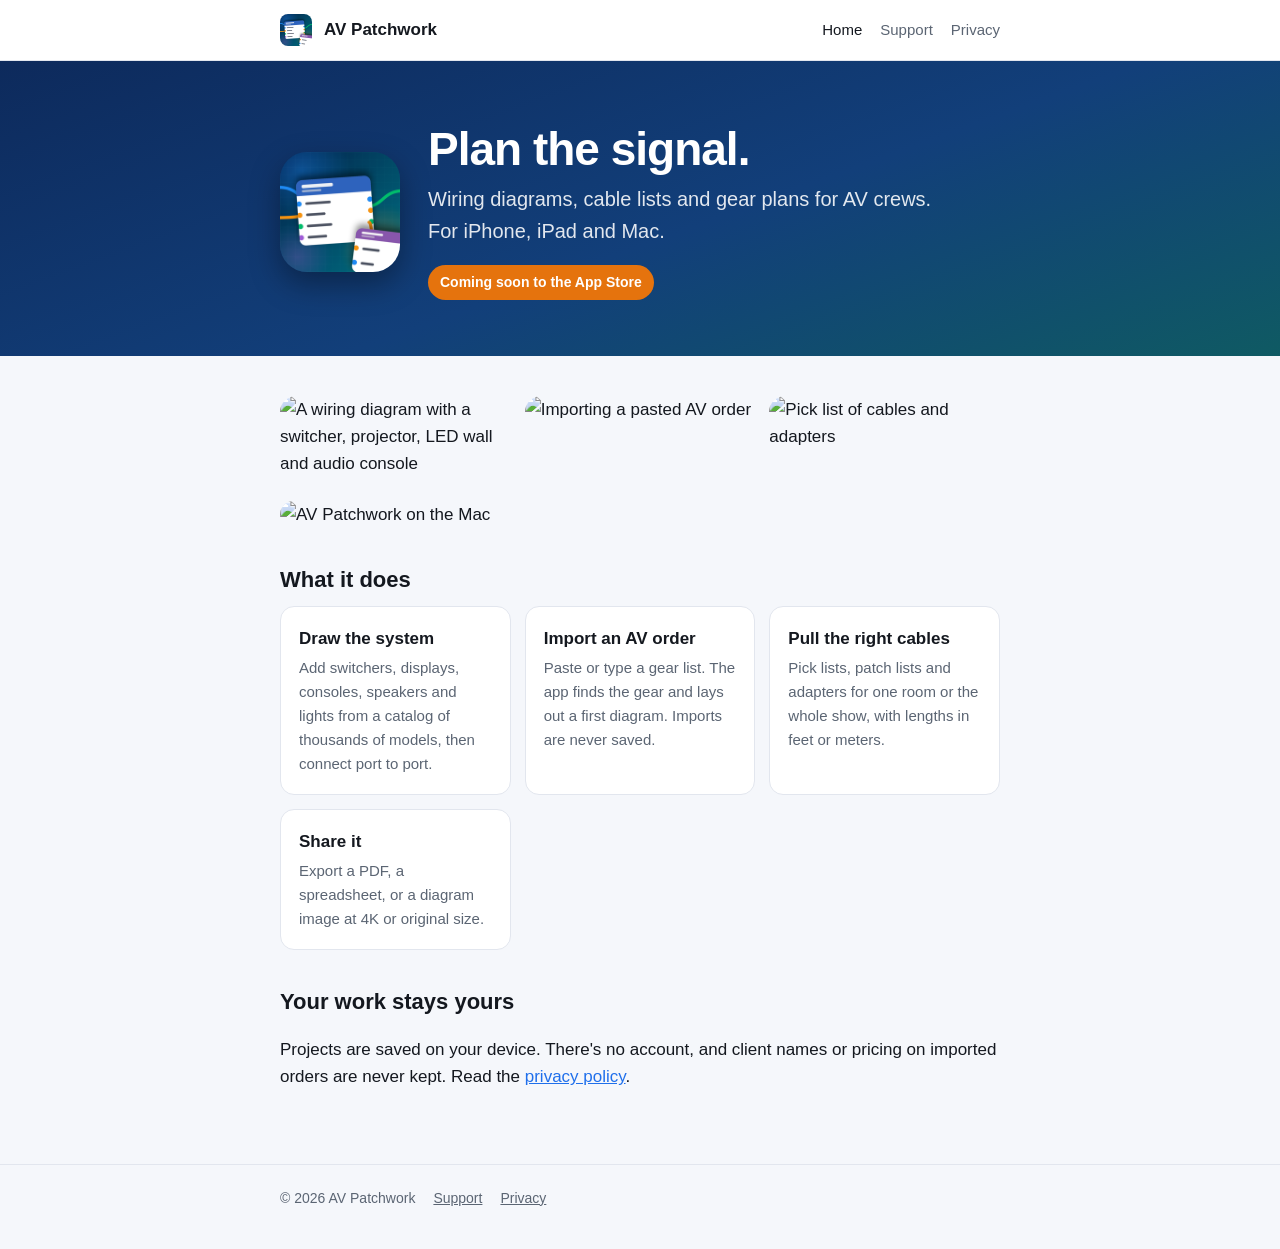
==== index.html @ d202a4c3 "Update site: paste/type import only, new pages and icons" ====
<!doctype html>
<html lang="en">
<head>
<meta charset="utf-8">
<meta name="viewport" content="width=device-width, initial-scale=1">
<title>AV Patchwork</title>
<meta name="description" content="Wiring diagrams, cable lists and gear plans for AV crews. For iPhone, iPad and Mac.">
<meta property="og:type" content="website">
<meta property="og:site_name" content="AV Patchwork">
<meta property="og:title" content="AV Patchwork">
<meta property="og:description" content="Wiring diagrams, cable lists and gear plans for AV crews. For iPhone, iPad and Mac.">
<meta property="og:url" content="https://avpatchwork.com/">
<meta property="og:image" content="https://avpatchwork.com/img/og.png">
<meta property="og:image:width" content="1200">
<meta property="og:image:height" content="630">
<meta name="twitter:card" content="summary_large_image">
<link rel="canonical" href="https://avpatchwork.com/">
<link rel="icon" href="favicon.png">
<link rel="apple-touch-icon" href="apple-touch-icon.png">
<link rel="stylesheet" href="style.css">
</head>
<body>
<header class="site"><div class="wrap">
  <img src="icon.png" alt=""><a class="name" href="./">AV Patchwork</a>
  <nav><a href="./" aria-current="page">Home</a><a href="support.html">Support</a><a href="privacy.html">Privacy</a></nav>
</div></header>

<section class="hero"><div class="wrap">
  <img src="icon.png" alt="AV Patchwork app icon">
  <div>
    <h1>Plan the signal.</h1>
    <p>Wiring diagrams, cable lists and gear plans for AV crews. For iPhone, iPad and Mac.</p>
    <span class="badge">Coming soon to the App Store</span>
  </div>
</div></section>

<main><div class="wrap">
  <div class="shots" aria-label="Screenshots">
    <img src="img/1-diagram.jpg" alt="A wiring diagram with a switcher, projector, LED wall and audio console" loading="lazy">
    <img src="img/2-import.jpg" alt="Importing a pasted AV order" loading="lazy">
    <img src="img/3-lists.jpg" alt="Pick list of cables and adapters" loading="lazy">
  </div>
  <img class="mac" src="img/mac-diagram.jpg" alt="AV Patchwork on the Mac" loading="lazy">

  <h2>What it does</h2>
  <div class="grid">
    <div class="card"><h3>Draw the system</h3><p>Add switchers, displays, consoles, speakers and lights from a catalog of thousands of models, then connect port to port.</p></div>
    <div class="card"><h3>Import an AV order</h3><p>Paste or type a gear list. The app finds the gear and lays out a first diagram. Imports are never saved.</p></div>
    <div class="card"><h3>Pull the right cables</h3><p>Pick lists, patch lists and adapters for one room or the whole show, with lengths in feet or meters.</p></div>
    <div class="card"><h3>Share it</h3><p>Export a PDF, a spreadsheet, or a diagram image at 4K or original size.</p></div>
  </div>

  <h2>Your work stays yours</h2>
  <p>Projects are saved on your device. There's no account, and client names or pricing on imported orders are never kept. Read the <a href="privacy.html">privacy policy</a>.</p>
</div></main>

<footer><div class="wrap">
  <span>© <span id="y">2026</span> AV Patchwork</span>
  <a href="support.html">Support</a><a href="privacy.html">Privacy</a>
</div></footer>
<script>document.getElementById("y").textContent = new Date().getFullYear();</script>
</body>
</html>
---- style.css ----
:root {
  --bg: #f5f7fb;
  --card: #ffffff;
  --text: #14181f;
  --muted: #5b6573;
  --line: #e2e6ee;
  --accent: #1f6feb;
  --orange: #e5730d;
  --hero: linear-gradient(160deg, #0d2a5c 0%, #123f7a 55%, #0f5a63 100%);
}
@media (prefers-color-scheme: dark) {
  :root {
    --bg: #0d1117;
    --card: #161b22;
    --text: #e8edf3;
    --muted: #9aa5b4;
    --line: #262d37;
    --accent: #4c9bff;
  }
}
* { box-sizing: border-box; }
html { -webkit-text-size-adjust: 100%; }
body {
  margin: 0;
  background: var(--bg);
  color: var(--text);
  font: 17px/1.6 -apple-system, BlinkMacSystemFont, "SF Pro Text", "Segoe UI", Roboto, Helvetica, Arial, sans-serif;
}
a { color: var(--accent); }
.wrap { max-width: 760px; margin: 0 auto; padding: 0 20px; }

header.site {
  border-bottom: 1px solid var(--line);
  background: var(--card);
}
header.site .wrap { display: flex; align-items: center; gap: 12px; height: 60px; }
header.site img { width: 32px; height: 32px; border-radius: 8px; }
header.site .name { font-weight: 700; color: var(--text); text-decoration: none; }
header.site nav { margin-left: auto; display: flex; gap: 18px; font-size: 15px; }
header.site nav a { color: var(--muted); text-decoration: none; }
header.site nav a[aria-current="page"], header.site nav a:hover { color: var(--text); }

.hero { background: var(--hero); color: #fff; padding: 64px 0 56px; }
.hero .wrap { display: flex; gap: 28px; align-items: center; flex-wrap: wrap; }
.hero img { width: 120px; height: 120px; border-radius: 27px; box-shadow: 0 12px 30px rgba(0,0,0,.35); }
.hero h1 { font-size: 46px; line-height: 1.05; letter-spacing: -1px; margin: 0 0 10px; }
.hero p { margin: 0; font-size: 20px; color: rgba(255,255,255,.88); max-width: 520px; }
.badge {
  display: inline-block; margin-top: 18px; padding: 6px 12px; border-radius: 999px;
  background: var(--orange); color: #fff; font-size: 14px; font-weight: 600;
}

main { padding: 40px 0 56px; }
main h1 { font-size: 34px; letter-spacing: -0.5px; margin: 0 0 6px; }
main h2 { font-size: 22px; margin: 34px 0 8px; }
.updated { color: var(--muted); font-size: 15px; margin: 0 0 24px; }
.grid { display: grid; grid-template-columns: repeat(auto-fit, minmax(220px, 1fr)); gap: 14px; margin-top: 8px; }
.card { background: var(--card); border: 1px solid var(--line); border-radius: 14px; padding: 18px; }
.card h3 { margin: 0 0 4px; font-size: 17px; }
.card p { margin: 0; color: var(--muted); font-size: 15px; }
ul { padding-left: 22px; }
li { margin: 4px 0; }
.note { background: var(--card); border: 1px solid var(--line); border-left: 4px solid var(--orange); border-radius: 10px; padding: 14px 16px; }
details { background: var(--card); border: 1px solid var(--line); border-radius: 12px; padding: 12px 16px; margin: 10px 0; }
summary { font-weight: 600; cursor: pointer; }
details p { color: var(--muted); margin: 8px 0 2px; }

.shots { display: flex; gap: 14px; overflow-x: auto; scroll-snap-type: x mandatory; padding-bottom: 6px; }
.shots img { flex: 0 0 calc((100% - 28px) / 3); min-width: 200px; scroll-snap-align: start; border-radius: 16px; display: block; }
img.mac { width: 100%; border-radius: 14px; margin-top: 18px; display: block; }

footer { border-top: 1px solid var(--line); color: var(--muted); font-size: 14px; padding: 22px 0 40px; }
footer .wrap { display: flex; gap: 18px; flex-wrap: wrap; }
footer a { color: var(--muted); }

@media (max-width: 560px) {
  .hero h1 { font-size: 36px; }
  .hero img { width: 92px; height: 92px; border-radius: 21px; }
  header.site nav { gap: 12px; font-size: 14px; }
}
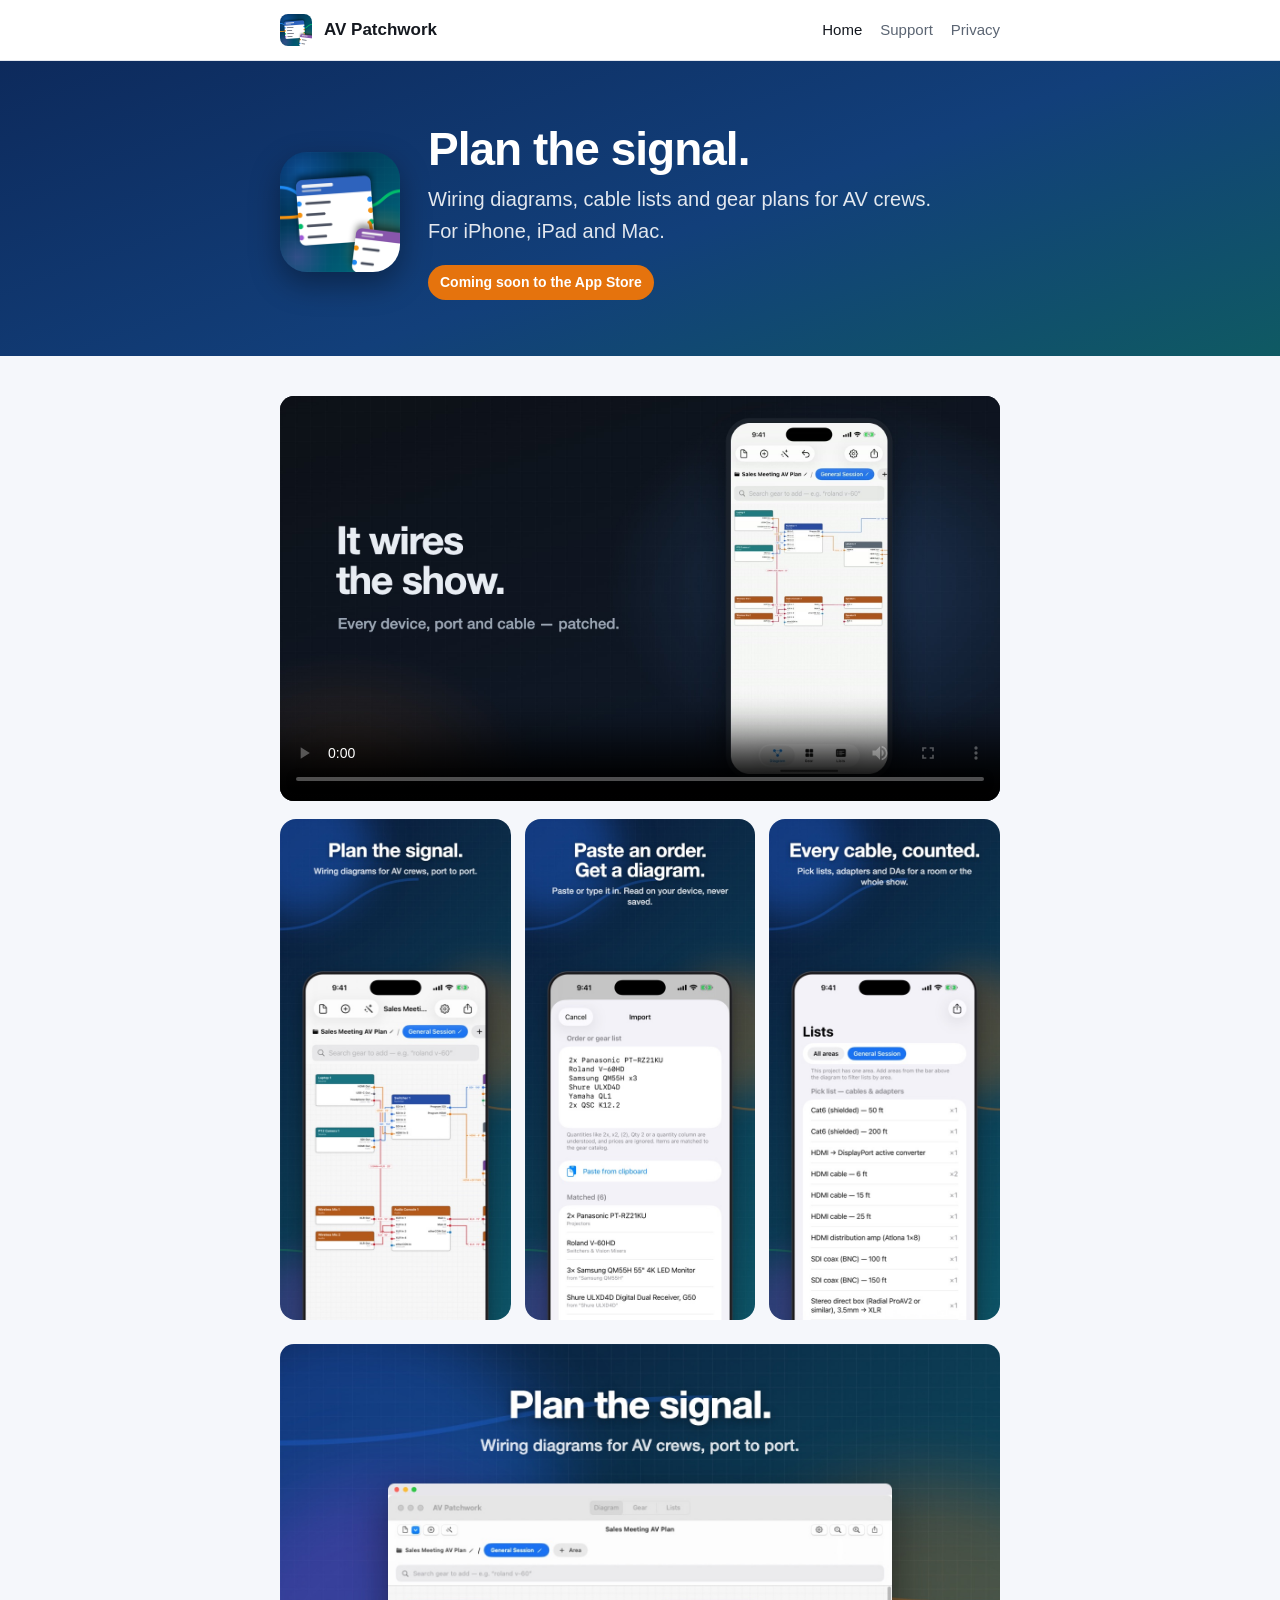
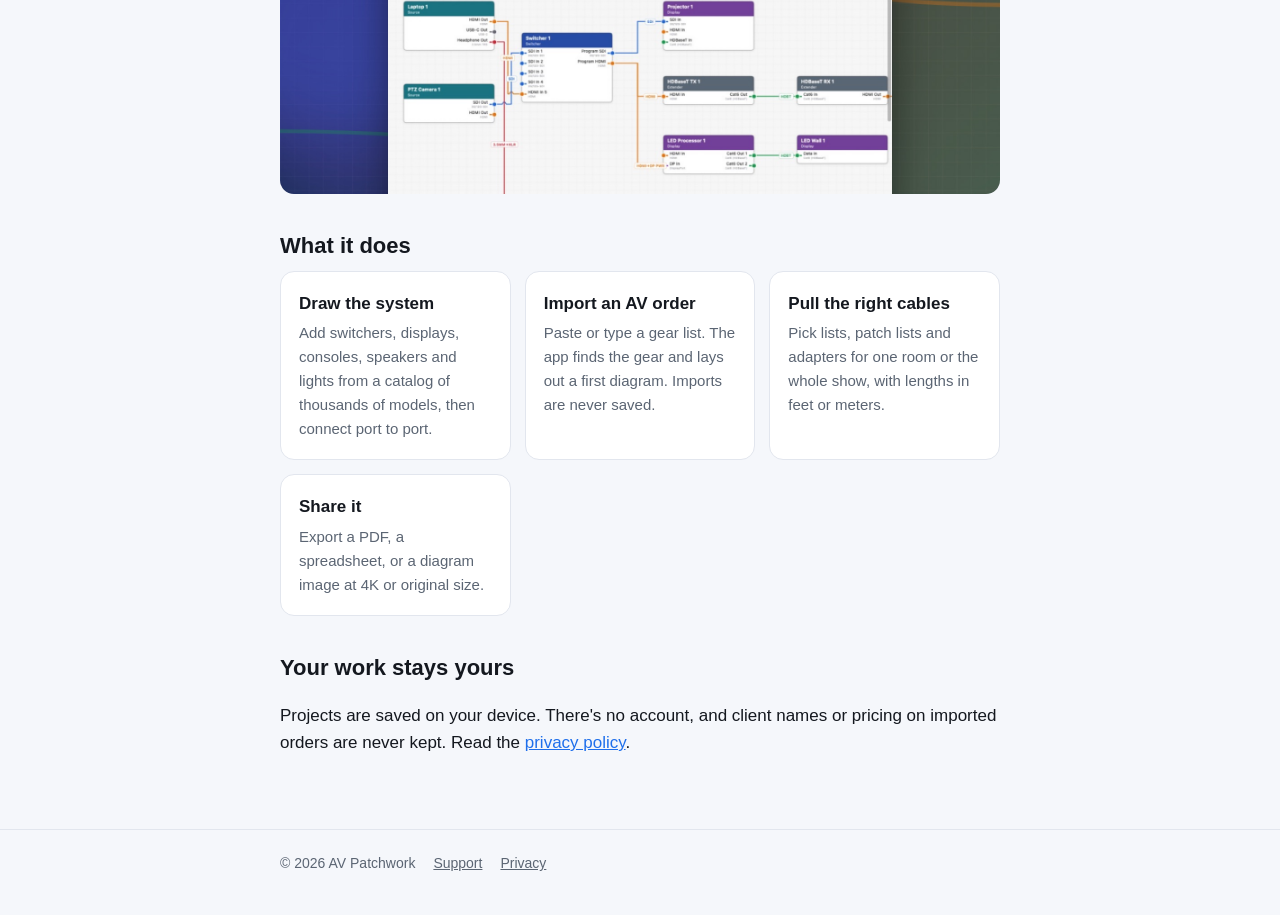
==== commit 96823ddd: "Show teaser video on home page" ====
--- a/index.html
+++ b/index.html
@@ -35,6 +35,8 @@
 </div></section>
 
 <main><div class="wrap">
+  <video class="teaser" src="img/teaser.mp4" poster="img/teaser.jpg" controls playsinline preload="metadata"
+    aria-label="20-second AV Patchwork teaser: paste an order, get a patched diagram and cable pick list"></video>
   <div class="shots" aria-label="Screenshots">
     <img src="img/1-diagram.jpg" alt="A wiring diagram with a switcher, projector, LED wall and audio console" loading="lazy">
     <img src="img/2-import.jpg" alt="Importing a pasted AV order" loading="lazy">
--- a/style.css
+++ b/style.css
@@ -68,6 +68,7 @@
 .shots { display: flex; gap: 14px; overflow-x: auto; scroll-snap-type: x mandatory; padding-bottom: 6px; }
 .shots img { flex: 0 0 calc((100% - 28px) / 3); min-width: 200px; scroll-snap-align: start; border-radius: 16px; display: block; }
 img.mac { width: 100%; border-radius: 14px; margin-top: 18px; display: block; }
+video.teaser { width: 100%; aspect-ratio: 16 / 9; border-radius: 14px; margin-bottom: 18px; display: block; background: #0d1117; }
 
 footer { border-top: 1px solid var(--line); color: var(--muted); font-size: 14px; padding: 22px 0 40px; }
 footer .wrap { display: flex; gap: 18px; flex-wrap: wrap; }
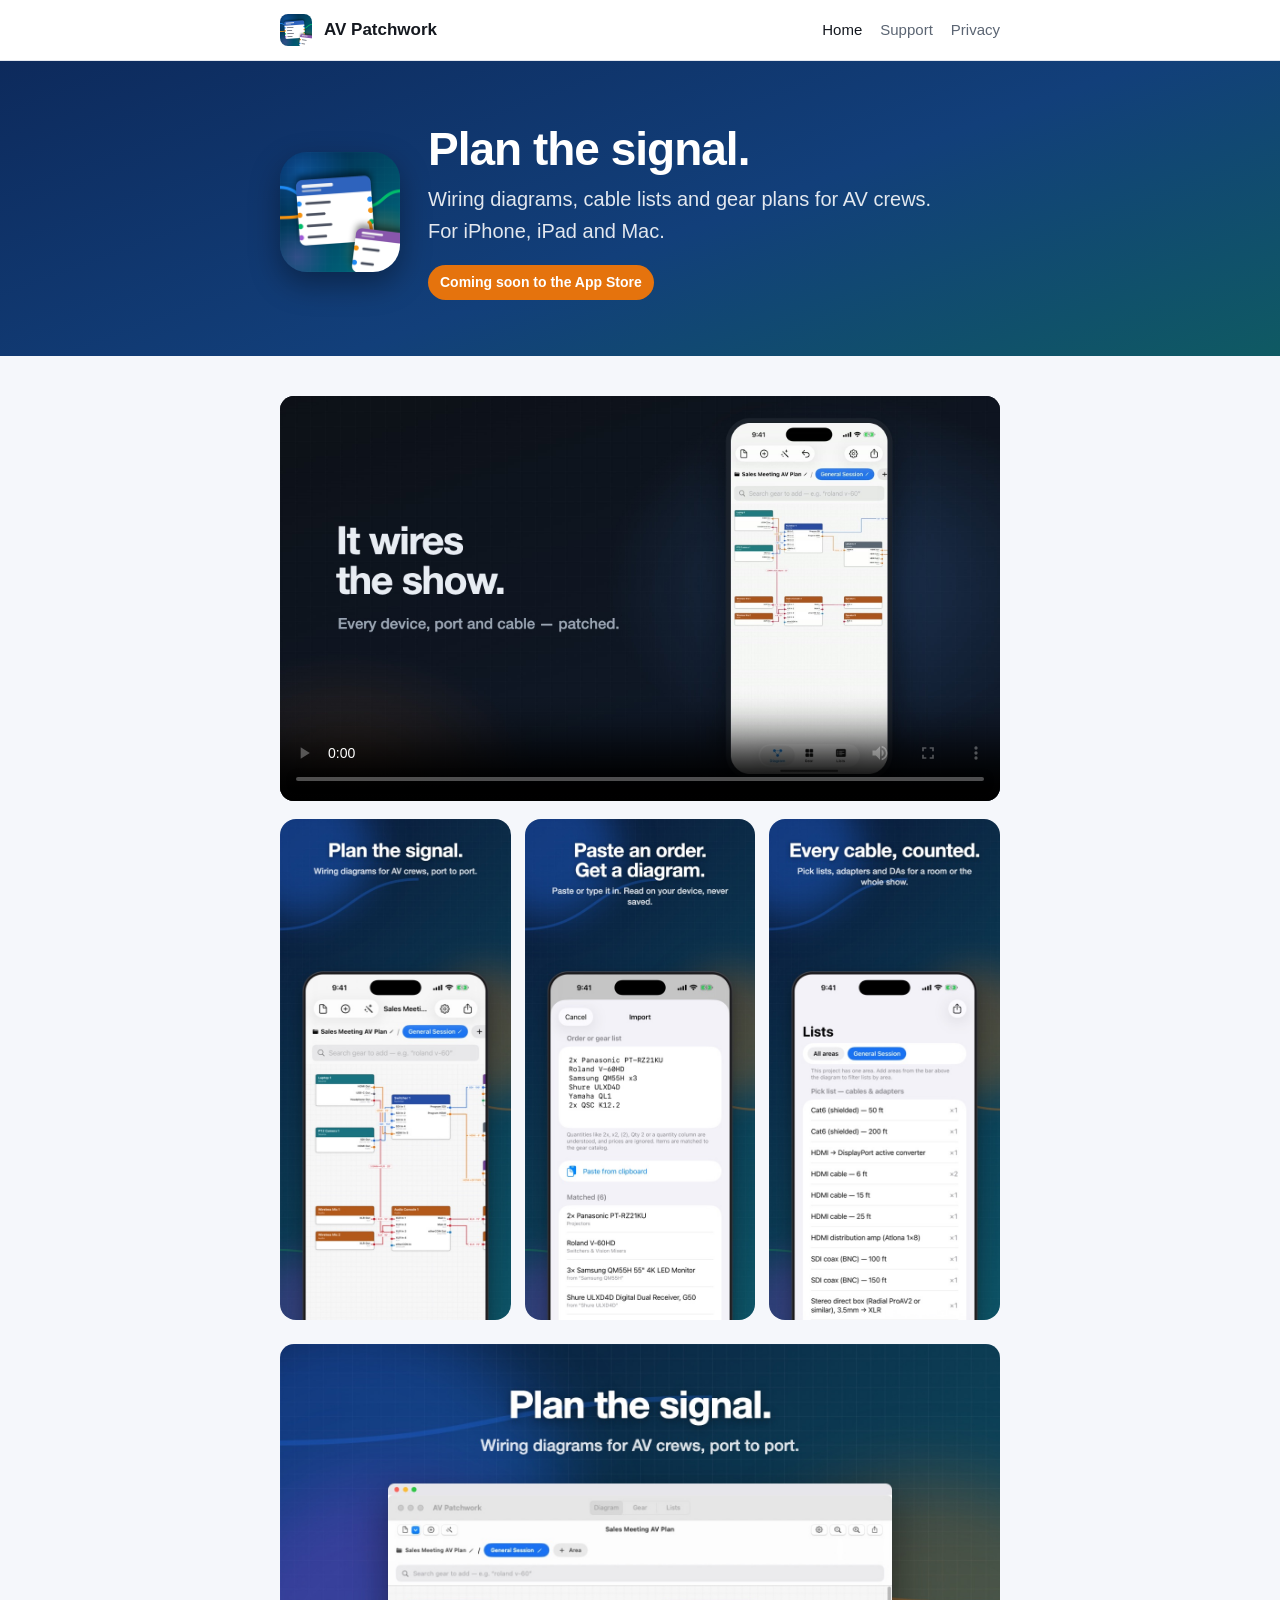
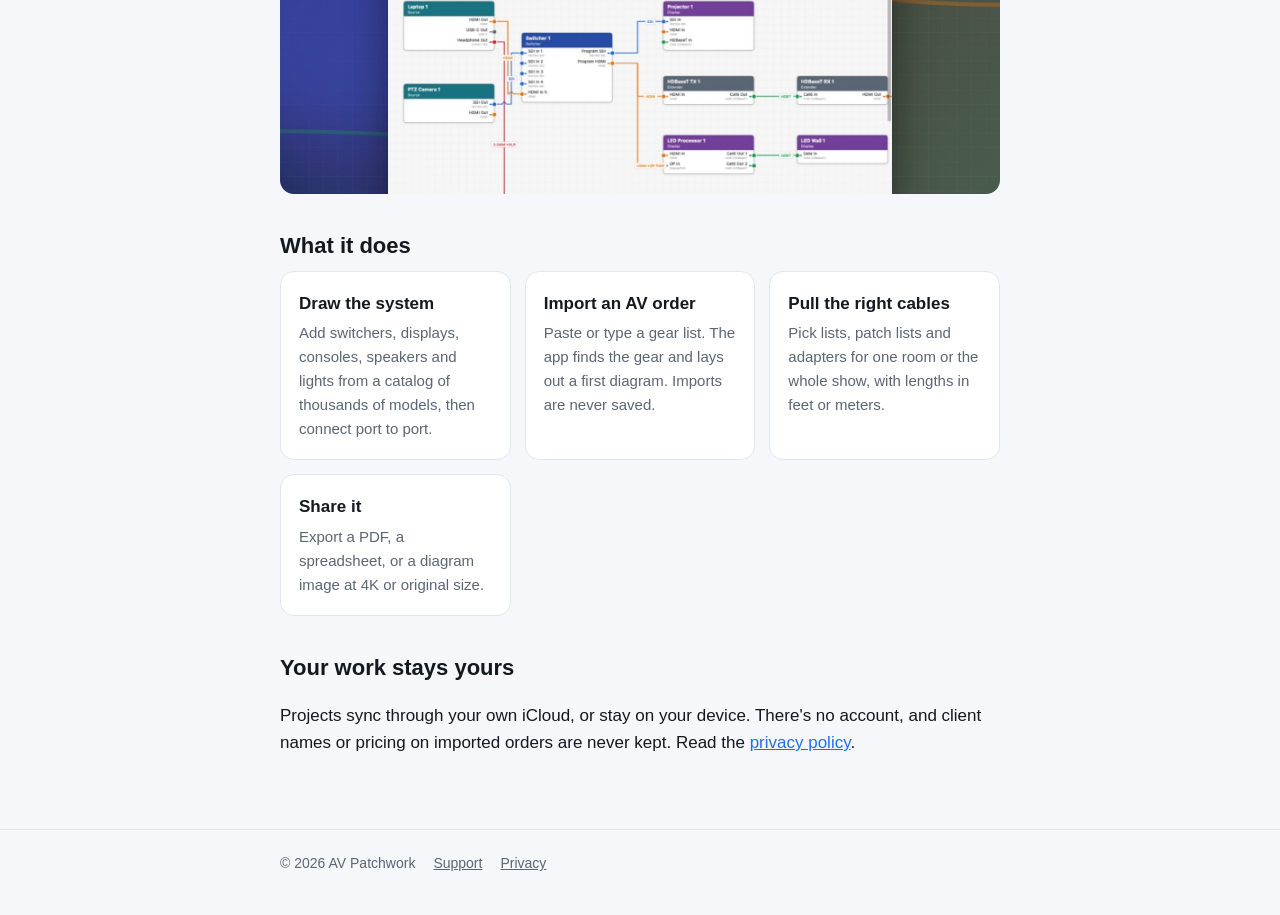
==== commit 0a1584dd: "Update storage wording for iCloud sync" ====
--- a/index.html
+++ b/index.html
@@ -53,7 +53,7 @@
   </div>
 
   <h2>Your work stays yours</h2>
-  <p>Projects are saved on your device. There's no account, and client names or pricing on imported orders are never kept. Read the <a href="privacy.html">privacy policy</a>.</p>
+  <p>Projects sync through your own iCloud, or stay on your device. There's no account, and client names or pricing on imported orders are never kept. Read the <a href="privacy.html">privacy policy</a>.</p>
 </div></main>
 
 <footer><div class="wrap">
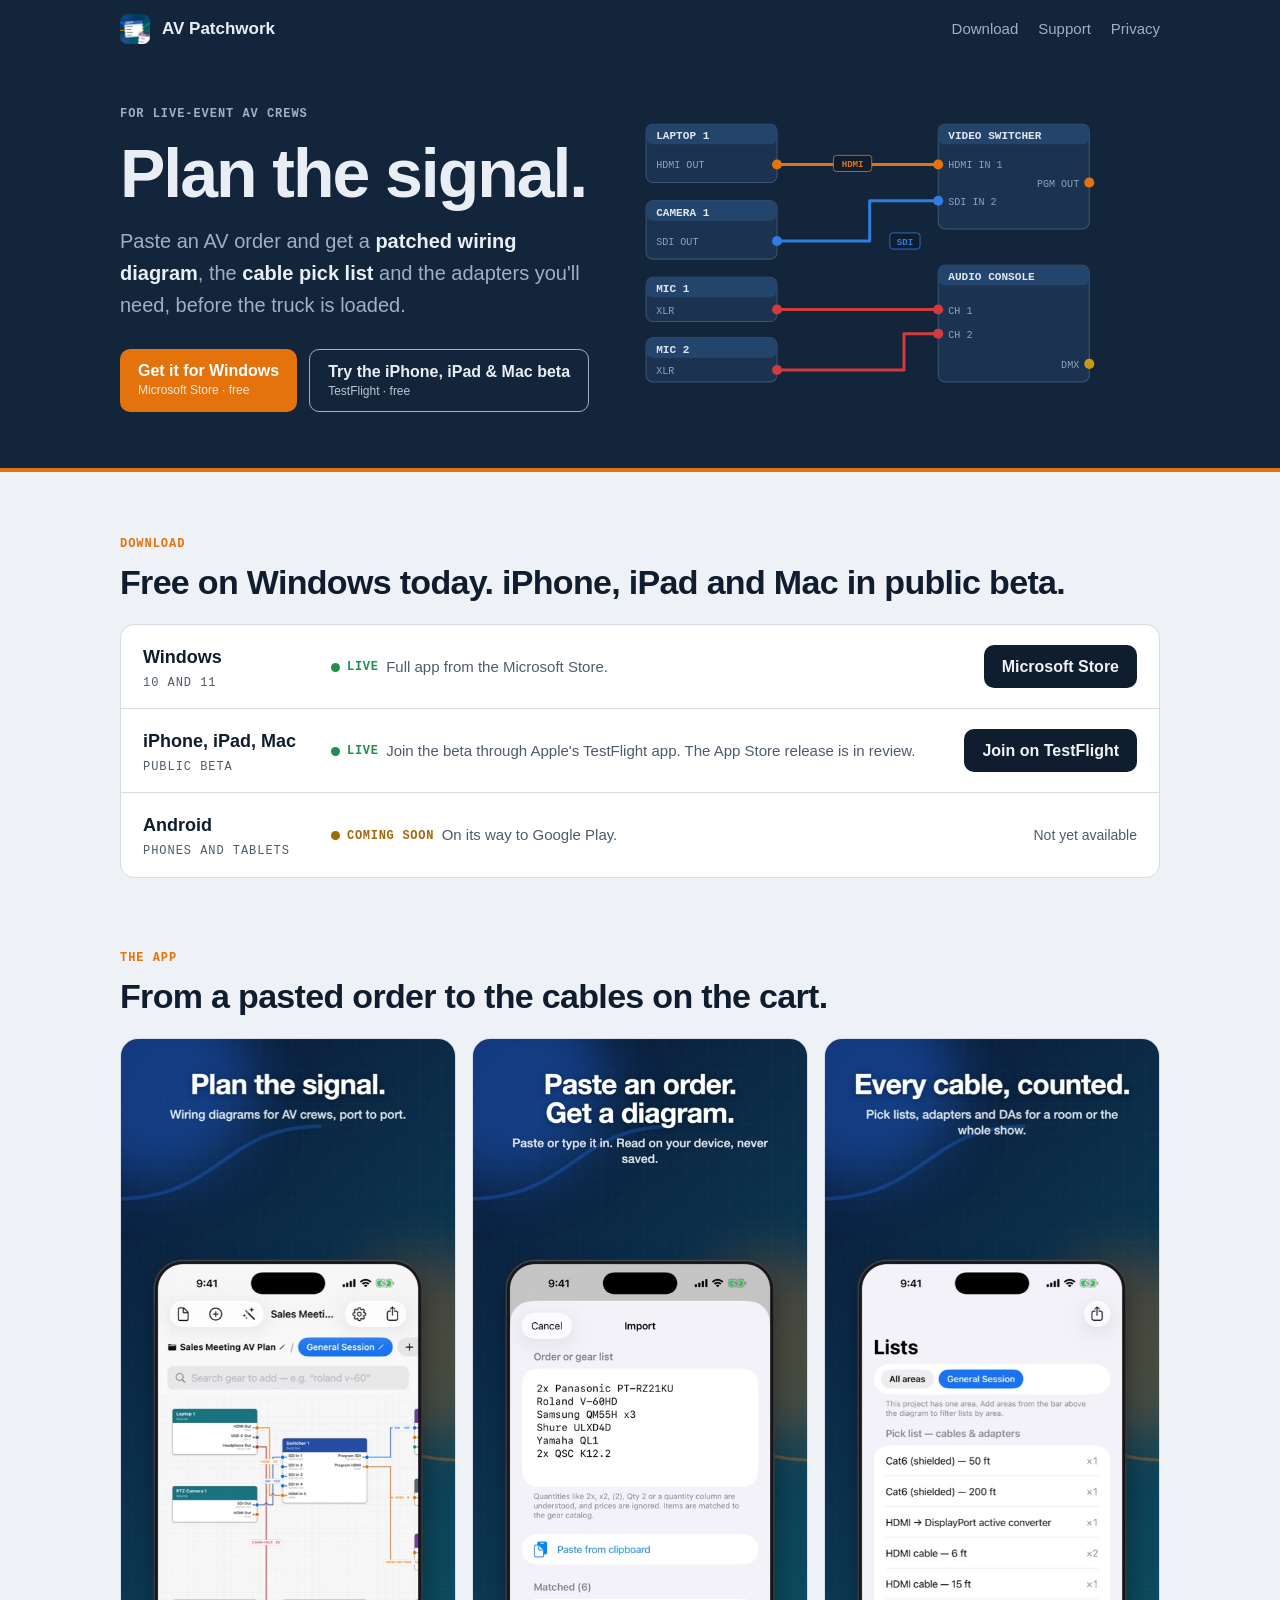
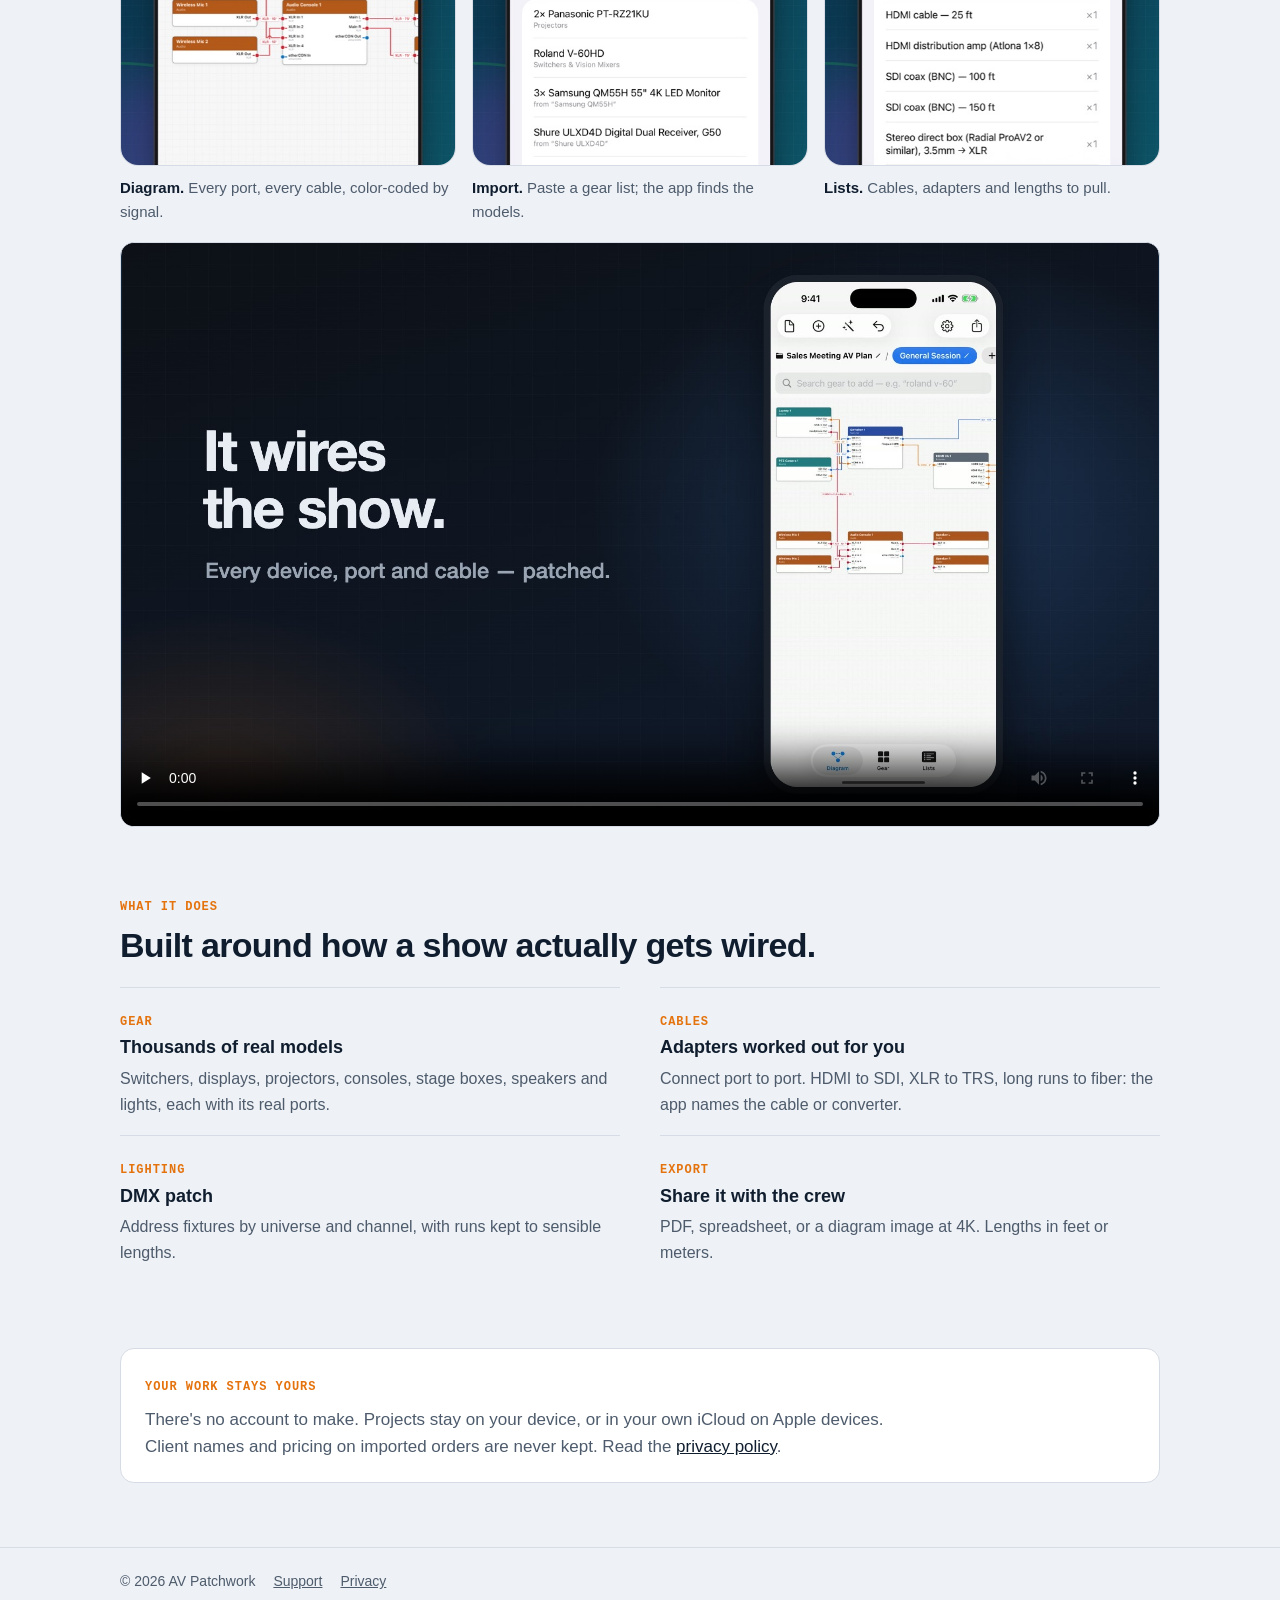
==== commit d0b8859f: "New landing page with live store links (Microsoft Store, TestFlight beta)" ====
--- a/index.html
+++ b/index.html
@@ -2,13 +2,14 @@
 <html lang="en">
 <head>
 <meta charset="utf-8">
-<meta name="viewport" content="width=device-width, initial-scale=1">
+<meta name="viewport" content="width=device-width, initial-scale=1, viewport-fit=cover">
 <title>AV Patchwork</title>
-<meta name="description" content="Wiring diagrams, cable lists and gear plans for AV crews. For iPhone, iPad and Mac.">
+<meta name="claude:viewport-fit-sides" content="cover">
+<meta name="description" content="Wiring diagrams, cable pick lists and gear plans for live-event AV crews. On Windows now; public beta for iPhone, iPad and Mac.">
 <meta property="og:type" content="website">
 <meta property="og:site_name" content="AV Patchwork">
 <meta property="og:title" content="AV Patchwork">
-<meta property="og:description" content="Wiring diagrams, cable lists and gear plans for AV crews. For iPhone, iPad and Mac.">
+<meta property="og:description" content="Wiring diagrams, cable pick lists and gear plans for live-event AV crews.">
 <meta property="og:url" content="https://avpatchwork.com/">
 <meta property="og:image" content="https://avpatchwork.com/img/og.png">
 <meta property="og:image:width" content="1200">
@@ -17,44 +18,250 @@
 <link rel="canonical" href="https://avpatchwork.com/">
 <link rel="icon" href="favicon.png">
 <link rel="apple-touch-icon" href="apple-touch-icon.png">
-<link rel="stylesheet" href="style.css">
+<style>
+/* Layout: a patch-bay hero (headline left, an order being patched right), a "get it" rack of store rows, then the app. */
+:root {
+  --ground: #eef1f5;       /* page, faintly blue like a rack-room wall */
+  --panel: #ffffff;
+  --ink: #0f1d2e;
+  --ink-soft: #4d5b6c;
+  --rule: #d6dce5;
+  --rack: #13253b;         /* hero band: rack-panel navy */
+  --rack-ink: #e9eef5;
+  --rack-soft: #9fb0c4;
+  --live: #1f8f4e;
+  --wait: #a2690b;
+  --hdmi: #e5730d; --sdi: #2f7de1; --xlr: #d23b3b; --dmx: #c79a12; --net: #2aa39a;
+  --sans: -apple-system, BlinkMacSystemFont, "Segoe UI", "SF Pro Text", Roboto, "Helvetica Neue", Arial, sans-serif;
+  --mono: ui-monospace, "SF Mono", "Cascadia Mono", Menlo, Consolas, monospace;
+}
+@media (prefers-color-scheme: dark) {
+  :root:not([data-theme="light"]) {
+    --ground: #0c131c; --panel: #131d29; --ink: #e6ecf3; --ink-soft: #97a6b8; --rule: #233142;
+    --rack: #0f1f33; --rack-ink: #e9eef5; --rack-soft: #93a6bd; --live: #4cc07f; --wait: #e0a94a;
+    color-scheme: dark;
+  }
+}
+:root[data-theme="dark"] {
+  --ground: #0c131c; --panel: #131d29; --ink: #e6ecf3; --ink-soft: #97a6b8; --rule: #233142;
+  --rack: #0f1f33; --rack-ink: #e9eef5; --rack-soft: #93a6bd; --live: #4cc07f; --wait: #e0a94a;
+  color-scheme: dark;
+}
+* { box-sizing: border-box; }
+html { -webkit-text-size-adjust: 100%; }
+body { margin: 0; background: var(--ground); color: var(--ink); font: 17px/1.6 var(--sans); }
+a { color: inherit; }
+.wrap {
+  max-width: 1080px; margin: 0 auto;
+  padding-left: max(20px, env(safe-area-inset-left, 0px)); padding-right: max(20px, env(safe-area-inset-right, 0px));
+}
+.label { font: 600 12px/1.2 var(--mono); letter-spacing: .08em; text-transform: uppercase; }
+:focus-visible { outline: 3px solid var(--hdmi); outline-offset: 3px; border-radius: 6px; }
+
+/* Top bar */
+.top { background: var(--rack); color: var(--rack-ink); }
+.top .wrap { display: flex; align-items: center; gap: 12px; padding-block: 14px; }
+.top img { width: 30px; height: 30px; border-radius: 7px; }
+.top .name { font-weight: 700; text-decoration: none; }
+.top nav { margin-left: auto; display: flex; gap: 20px; font-size: 15px; }
+.top nav a { color: var(--rack-soft); text-decoration: none; }
+.top nav a:hover { color: var(--rack-ink); }
+
+/* Hero */
+.hero { background: var(--rack); color: var(--rack-ink); border-bottom: 4px solid var(--hdmi); }
+.hero .wrap { display: grid; grid-template-columns: 1fr 1.1fr; gap: 40px; align-items: center; padding-block: 40px 56px; }
+.hero > .wrap > * { min-width: 0; }
+.hero .label { color: var(--rack-soft); }
+.hero h1 { font-size: clamp(42px, 6.4vw, 68px); line-height: 1; letter-spacing: -.03em; margin: 14px 0 18px; text-wrap: balance; }
+.hero p.lede { font-size: 20px; color: var(--rack-soft); margin: 0 0 28px; max-width: 30em; }
+.hero p.lede b { color: var(--rack-ink); font-weight: 600; }
+.cta { display: flex; flex-wrap: wrap; gap: 12px; }
+.btn {
+  display: inline-flex; flex-direction: column; align-items: flex-start; gap: 3px; padding: 12px 18px; border-radius: 10px;
+  font-weight: 650; font-size: 16px; text-decoration: none; line-height: 1.2;
+}
+.btn small { display: block; font: 500 12px/1.2 var(--sans); opacity: .8; }
+.btn.primary { background: var(--hdmi); color: #fff; }
+.btn.primary:hover { background: #cf650a; }
+.btn.ghost { border: 1.5px solid var(--rack-soft); color: var(--rack-ink); }
+.btn.ghost:hover { border-color: var(--rack-ink); }
+.patch { width: 100%; height: auto; display: block; }
+.patch .box { fill: #1b3350; stroke: #3a5677; }
+.patch .hd { fill: #24456b; }
+.patch text { font-family: var(--mono); fill: #dfe7f1; }
+.patch .dim { fill: #8ea3bb; }
+.patch path { fill: none; stroke-width: 3; stroke-linecap: round; stroke-linejoin: round; }
+@media (prefers-reduced-motion: no-preference) {
+  .patch path { stroke-dasharray: 600; stroke-dashoffset: 0; animation: run 1.6s ease-out both; }
+  .patch path:nth-of-type(2) { animation-delay: .15s; } .patch path:nth-of-type(3) { animation-delay: .3s; }
+  .patch path:nth-of-type(4) { animation-delay: .45s; } .patch path:nth-of-type(5) { animation-delay: .6s; }
+  @keyframes run { from { stroke-dashoffset: 600; } to { stroke-dashoffset: 0; } }
+}
+
+/* Get it: one row per platform, like labelled rack ports */
+section { padding-block: 56px 8px; }
+h2 { font-size: clamp(26px, 3.4vw, 34px); letter-spacing: -.02em; line-height: 1.15; margin: 8px 0 22px; text-wrap: balance; }
+.get { display: grid; gap: 0; background: var(--panel); border: 1px solid var(--rule); border-radius: 14px; overflow: hidden; }
+.row { display: grid; grid-template-columns: 170px 1fr auto; gap: 18px; align-items: center; padding: 18px 22px; border-top: 1px solid var(--rule); }
+.row:first-child { border-top: 0; }
+.row > * { min-width: 0; }
+.row .plat { font-weight: 700; font-size: 18px; }
+.row .plat .label { display: block; color: var(--ink-soft); margin-top: 4px; font-weight: 500; }
+.row p { margin: 0; color: var(--ink-soft); font-size: 15px; }
+.status { display: inline-flex; align-items: center; gap: 7px; font: 600 12px/1 var(--mono); letter-spacing: .06em; text-transform: uppercase; }
+.status::before { content: ""; width: 9px; height: 9px; border-radius: 50%; background: currentColor; }
+.status.live { color: var(--live); }
+.status.wait { color: var(--wait); }
+.row .btn.store { background: var(--ink); color: var(--ground); white-space: nowrap; }
+.row .btn.store:hover { opacity: .88; }
+.row .soon { font-size: 14px; color: var(--ink-soft); white-space: nowrap; }
+
+/* Show the app */
+.media { display: grid; grid-template-columns: repeat(3, 1fr); gap: 16px; }
+.media figure { margin: 0; }
+.media img { width: 100%; height: auto; display: block; border-radius: 18px; border: 1px solid var(--rule); }
+.media figcaption { margin-top: 10px; font-size: 15px; color: var(--ink-soft); }
+.media figcaption b { color: var(--ink); }
+.wide { margin-top: 18px; }
+.wide img, .wide video { width: 100%; height: auto; display: block; border-radius: 14px; border: 1px solid var(--rule); background: var(--rack); }
+.wide video { aspect-ratio: 16 / 9; }
+
+/* What it does */
+.does { display: grid; grid-template-columns: repeat(2, 1fr); gap: 0 40px; }
+.does div { padding-block: 18px; border-top: 1px solid var(--rule); }
+.does h3 { margin: 0 0 4px; font-size: 18px; }
+.does p { margin: 0; color: var(--ink-soft); font-size: 16px; max-width: 34em; }
+.does .label { color: var(--hdmi); }
+
+.privacy { background: var(--panel); border: 1px solid var(--rule); border-radius: 14px; padding: 22px 24px; }
+.privacy p { margin: 0; max-width: 46em; color: var(--ink-soft); }
+.privacy a { color: var(--ink); }
+
+footer { margin-top: 56px; border-top: 1px solid var(--rule); color: var(--ink-soft); font-size: 14px; }
+footer .wrap { display: flex; flex-wrap: wrap; gap: 18px; padding-block: 22px 40px; }
+footer a { color: var(--ink-soft); }
+
+@media (max-width: 860px) {
+  .hero .wrap { grid-template-columns: 1fr; gap: 28px; }
+  .row { grid-template-columns: 1fr auto; }
+  .row p { grid-column: 1 / -1; grid-row: 2; }
+  .does { grid-template-columns: 1fr; }
+}
+@media (max-width: 560px) {
+  .top nav { gap: 14px; font-size: 14px; }
+  .media { grid-template-columns: 1fr 1fr; }
+  .media figure:last-child { display: none; }
+  .row { grid-template-columns: 1fr; }
+  .row .btn.store, .row .soon { justify-self: start; }
+}
+</style>
 </head>
 <body>
-<header class="site"><div class="wrap">
+<header class="top"><div class="wrap">
   <img src="icon.png" alt=""><a class="name" href="./">AV Patchwork</a>
-  <nav><a href="./" aria-current="page">Home</a><a href="support.html">Support</a><a href="privacy.html">Privacy</a></nav>
+  <nav><a href="#get">Download</a><a href="support.html">Support</a><a href="privacy.html">Privacy</a></nav>
 </div></header>
 
-<section class="hero"><div class="wrap">
-  <img src="icon.png" alt="AV Patchwork app icon">
+<div class="hero"><div class="wrap">
   <div>
+    <span class="label">For live-event AV crews</span>
     <h1>Plan the signal.</h1>
-    <p>Wiring diagrams, cable lists and gear plans for AV crews. For iPhone, iPad and Mac.</p>
-    <span class="badge">Coming soon to the App Store</span>
-  </div>
-</div></section>
-
-<main><div class="wrap">
-  <video class="teaser" src="img/teaser.mp4" poster="img/teaser.jpg" controls playsinline preload="metadata"
-    aria-label="20-second AV Patchwork teaser: paste an order, get a patched diagram and cable pick list"></video>
-  <div class="shots" aria-label="Screenshots">
-    <img src="img/1-diagram.jpg" alt="A wiring diagram with a switcher, projector, LED wall and audio console" loading="lazy">
-    <img src="img/2-import.jpg" alt="Importing a pasted AV order" loading="lazy">
-    <img src="img/3-lists.jpg" alt="Pick list of cables and adapters" loading="lazy">
-  </div>
-  <img class="mac" src="img/mac-diagram.jpg" alt="AV Patchwork on the Mac" loading="lazy">
-
-  <h2>What it does</h2>
-  <div class="grid">
-    <div class="card"><h3>Draw the system</h3><p>Add switchers, displays, consoles, speakers and lights from a catalog of thousands of models, then connect port to port.</p></div>
-    <div class="card"><h3>Import an AV order</h3><p>Paste or type a gear list. The app finds the gear and lays out a first diagram. Imports are never saved.</p></div>
-    <div class="card"><h3>Pull the right cables</h3><p>Pick lists, patch lists and adapters for one room or the whole show, with lengths in feet or meters.</p></div>
-    <div class="card"><h3>Share it</h3><p>Export a PDF, a spreadsheet, or a diagram image at 4K or original size.</p></div>
-  </div>
-
-  <h2>Your work stays yours</h2>
-  <p>Projects sync through your own iCloud, or stay on your device. There's no account, and client names or pricing on imported orders are never kept. Read the <a href="privacy.html">privacy policy</a>.</p>
-</div></main>
+    <p class="lede">Paste an AV order and get a <b>patched wiring diagram</b>, the <b>cable pick list</b> and the adapters you'll need, before the truck is loaded.</p>
+    <div class="cta">
+      <a class="btn primary" href="https://apps.microsoft.com/detail/9N6502GK0PBZ" rel="noopener">Get it for Windows<small>Microsoft Store · free</small></a>
+      <a class="btn ghost" href="https://testflight.apple.com/join/TtqjZrHf" rel="noopener">Try the iPhone, iPad &amp; Mac beta<small>TestFlight · free</small></a>
+    </div>
+  </div>
+  <svg class="patch" viewBox="0 0 520 300" role="img" aria-label="Cables in HDMI, SDI, audio and DMX colors running from a laptop, a camera and two mics into a switcher and an audio console">
+    <rect class="box" x="10" y="20" width="130" height="58" rx="7"/><rect class="hd" x="10" y="20" width="130" height="20" rx="7"/>
+    <text x="20" y="35" font-size="11" font-weight="700">LAPTOP 1</text><text x="20" y="64" font-size="10" class="dim">HDMI OUT</text>
+    <rect class="box" x="10" y="96" width="130" height="58" rx="7"/><rect class="hd" x="10" y="96" width="130" height="20" rx="7"/>
+    <text x="20" y="111" font-size="11" font-weight="700">CAMERA 1</text><text x="20" y="140" font-size="10" class="dim">SDI OUT</text>
+    <rect class="box" x="10" y="172" width="130" height="44" rx="7"/><rect class="hd" x="10" y="172" width="130" height="20" rx="7"/>
+    <text x="20" y="187" font-size="11" font-weight="700">MIC 1</text><text x="20" y="208" font-size="10" class="dim">XLR</text>
+    <rect class="box" x="10" y="232" width="130" height="44" rx="7"/><rect class="hd" x="10" y="232" width="130" height="20" rx="7"/>
+    <text x="20" y="247" font-size="11" font-weight="700">MIC 2</text><text x="20" y="268" font-size="10" class="dim">XLR</text>
+
+    <rect class="box" x="300" y="20" width="150" height="104" rx="7"/><rect class="hd" x="300" y="20" width="150" height="20" rx="7"/>
+    <text x="310" y="35" font-size="11" font-weight="700">VIDEO SWITCHER</text>
+    <text x="310" y="64" font-size="10" class="dim">HDMI IN 1</text><text x="310" y="100" font-size="10" class="dim">SDI IN 2</text>
+    <text x="440" y="82" font-size="10" class="dim" text-anchor="end">PGM OUT</text>
+    <rect class="box" x="300" y="160" width="150" height="116" rx="7"/><rect class="hd" x="300" y="160" width="150" height="20" rx="7"/>
+    <text x="310" y="175" font-size="11" font-weight="700">AUDIO CONSOLE</text>
+    <text x="310" y="208" font-size="10" class="dim">CH 1</text><text x="310" y="232" font-size="10" class="dim">CH 2</text>
+    <text x="440" y="262" font-size="10" class="dim" text-anchor="end">DMX</text>
+
+    <path d="M140 60 H215 V60 H300" stroke="var(--hdmi)"/>
+    <path d="M140 136 H232 V96 H300" stroke="var(--sdi)"/>
+    <path d="M140 204 H249 V204 H300" stroke="var(--xlr)"/>
+    <path d="M140 264 H266 V228 H300" stroke="var(--xlr)"/>
+    <circle cx="140" cy="60" r="5" fill="var(--hdmi)"/><circle cx="300" cy="60" r="5" fill="var(--hdmi)"/>
+    <circle cx="140" cy="136" r="5" fill="var(--sdi)"/><circle cx="300" cy="96" r="5" fill="var(--sdi)"/>
+    <circle cx="140" cy="204" r="5" fill="var(--xlr)"/><circle cx="300" cy="204" r="5" fill="var(--xlr)"/>
+    <circle cx="140" cy="264" r="5" fill="var(--xlr)"/><circle cx="300" cy="228" r="5" fill="var(--xlr)"/>
+    <circle cx="450" cy="78" r="5" fill="var(--hdmi)"/><circle cx="450" cy="258" r="5" fill="var(--dmx)"/>
+    <rect x="196" y="51" width="38" height="16" rx="3" fill="#0f1d2e" stroke="var(--hdmi)" stroke-width=".8"/>
+    <text x="215" y="62.5" font-size="9" font-weight="700" text-anchor="middle" style="fill:var(--hdmi)">HDMI</text>
+    <rect x="252" y="128" width="30" height="16" rx="3" fill="#0f1d2e" stroke="var(--sdi)" stroke-width=".8"/>
+    <text x="267" y="139.5" font-size="9" font-weight="700" text-anchor="middle" style="fill:var(--sdi)">SDI</text>
+  </svg>
+</div></div>
+
+<main>
+<section id="get"><div class="wrap">
+  <span class="label" style="color:var(--hdmi)">Download</span>
+  <h2>Free on Windows today. iPhone, iPad and Mac in public beta.</h2>
+  <div class="get">
+    <div class="row">
+      <div class="plat">Windows<span class="label">10 and 11</span></div>
+      <p><span class="status live">Live</span>&ensp;Full app from the Microsoft Store.</p>
+      <a class="btn store" href="https://apps.microsoft.com/detail/9N6502GK0PBZ" rel="noopener">Microsoft Store</a>
+    </div>
+    <div class="row">
+      <div class="plat">iPhone, iPad, Mac<span class="label">Public beta</span></div>
+      <p><span class="status live">Live</span>&ensp;Join the beta through Apple's TestFlight app. The App Store release is in review.</p>
+      <a class="btn store" href="https://testflight.apple.com/join/TtqjZrHf" rel="noopener">Join on TestFlight</a>
+    </div>
+    <div class="row">
+      <div class="plat">Android<span class="label">Phones and tablets</span></div>
+      <p><span class="status wait">Coming soon</span>&ensp;On its way to Google Play.</p>
+      <span class="soon">Not yet available</span>
+    </div>
+  </div>
+</div></section>
+
+<section><div class="wrap">
+  <span class="label" style="color:var(--hdmi)">The app</span>
+  <h2>From a pasted order to the cables on the cart.</h2>
+  <div class="media">
+    <figure><img src="img/1-diagram.jpg" alt="A wiring diagram with a switcher, projector, LED wall and audio console" loading="lazy" width="506" height="1100"><figcaption><b>Diagram.</b> Every port, every cable, color-coded by signal.</figcaption></figure>
+    <figure><img src="img/2-import.jpg" alt="Importing a pasted AV order" loading="lazy" width="506" height="1100"><figcaption><b>Import.</b> Paste a gear list; the app finds the models.</figcaption></figure>
+    <figure><img src="img/3-lists.jpg" alt="Pick list of cables and adapters" loading="lazy" width="506" height="1100"><figcaption><b>Lists.</b> Cables, adapters and lengths to pull.</figcaption></figure>
+  </div>
+  <div class="wide">
+    <video src="img/teaser.mp4" poster="img/teaser.jpg" controls playsinline preload="none"
+      aria-label="20-second AV Patchwork teaser: paste an order, get a patched diagram and cable pick list"></video>
+  </div>
+</div></section>
+
+<section><div class="wrap">
+  <span class="label" style="color:var(--hdmi)">What it does</span>
+  <h2>Built around how a show actually gets wired.</h2>
+  <div class="does">
+    <div><span class="label">Gear</span><h3>Thousands of real models</h3><p>Switchers, displays, projectors, consoles, stage boxes, speakers and lights, each with its real ports.</p></div>
+    <div><span class="label">Cables</span><h3>Adapters worked out for you</h3><p>Connect port to port. HDMI to SDI, XLR to TRS, long runs to fiber: the app names the cable or converter.</p></div>
+    <div><span class="label">Lighting</span><h3>DMX patch</h3><p>Address fixtures by universe and channel, with runs kept to sensible lengths.</p></div>
+    <div><span class="label">Export</span><h3>Share it with the crew</h3><p>PDF, spreadsheet, or a diagram image at 4K. Lengths in feet or meters.</p></div>
+  </div>
+</div></section>
+
+<section><div class="wrap">
+  <div class="privacy">
+    <span class="label" style="color:var(--hdmi)">Your work stays yours</span>
+    <p style="margin-top:8px">There's no account to make. Projects stay on your device, or in your own iCloud on Apple devices. Client names and pricing on imported orders are never kept. Read the <a href="privacy.html">privacy policy</a>.</p>
+  </div>
+</div></section>
+</main>
 
 <footer><div class="wrap">
   <span>© <span id="y">2026</span> AV Patchwork</span>
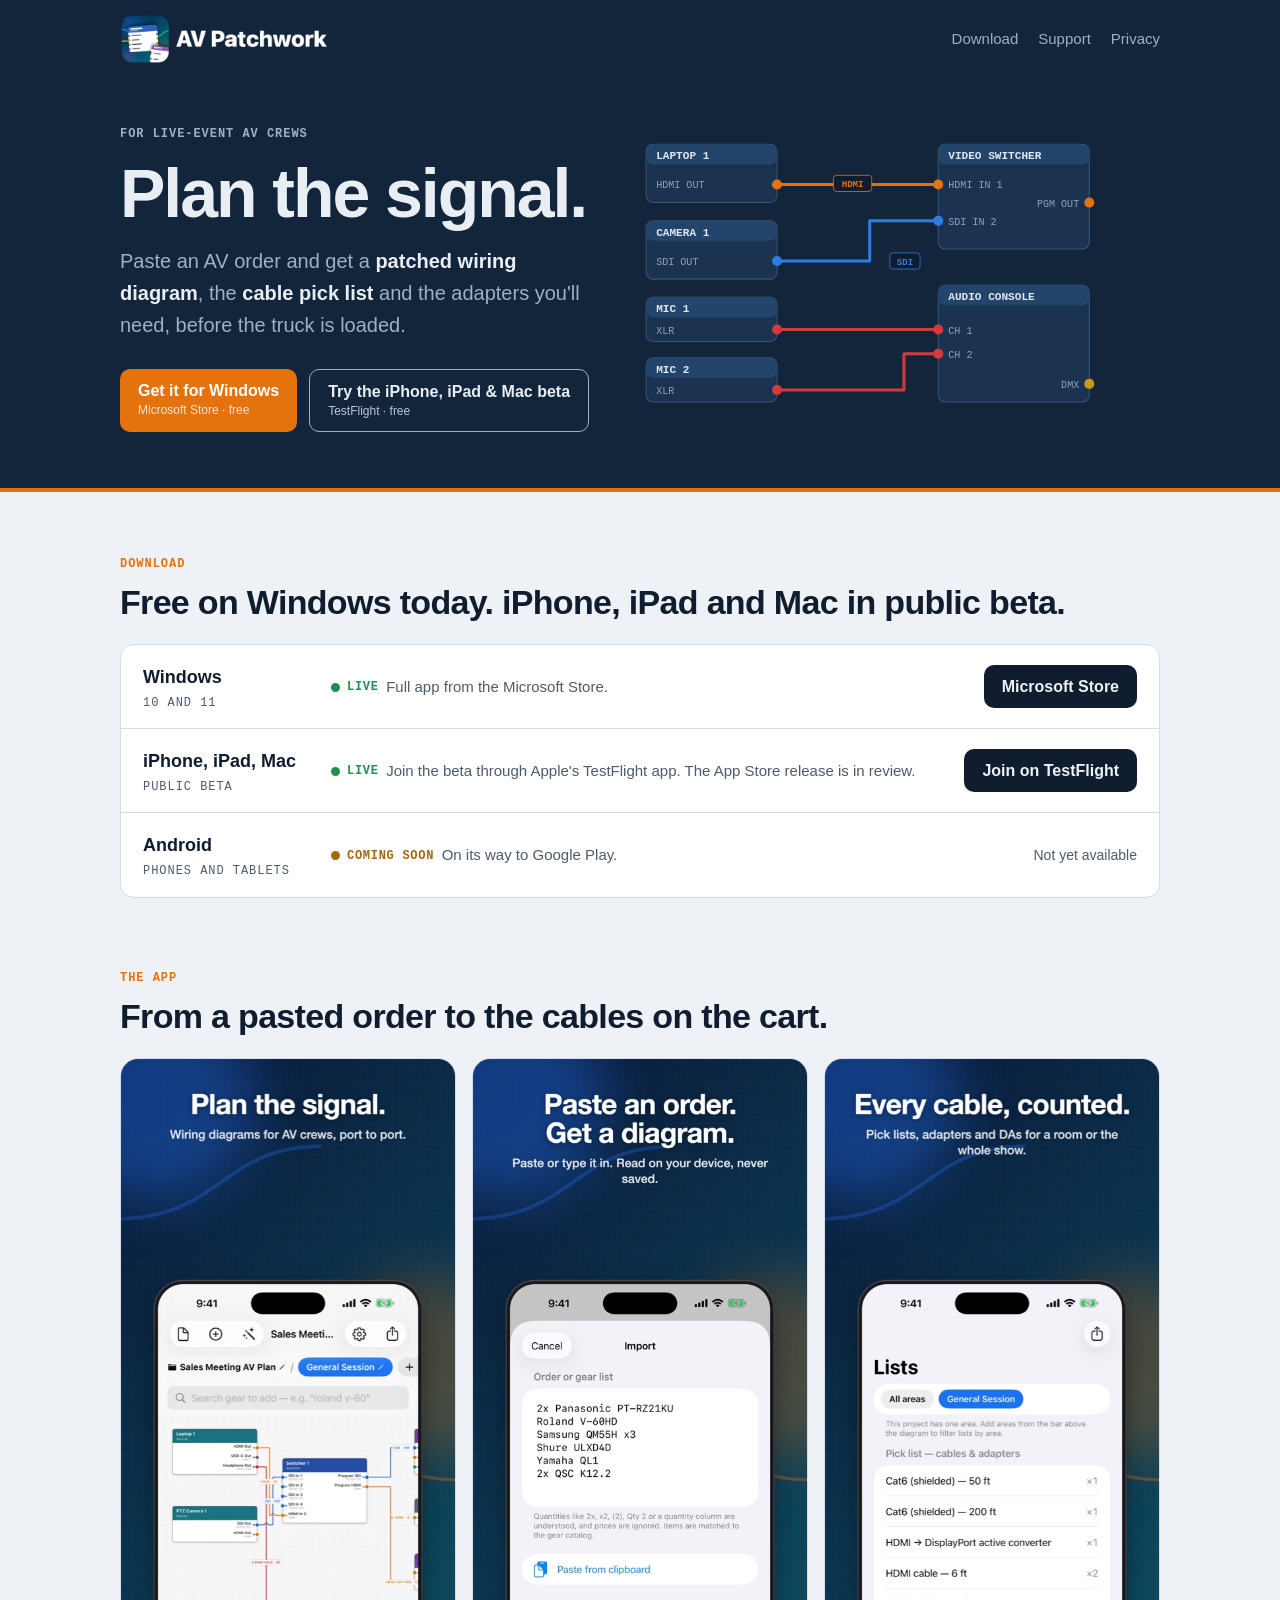
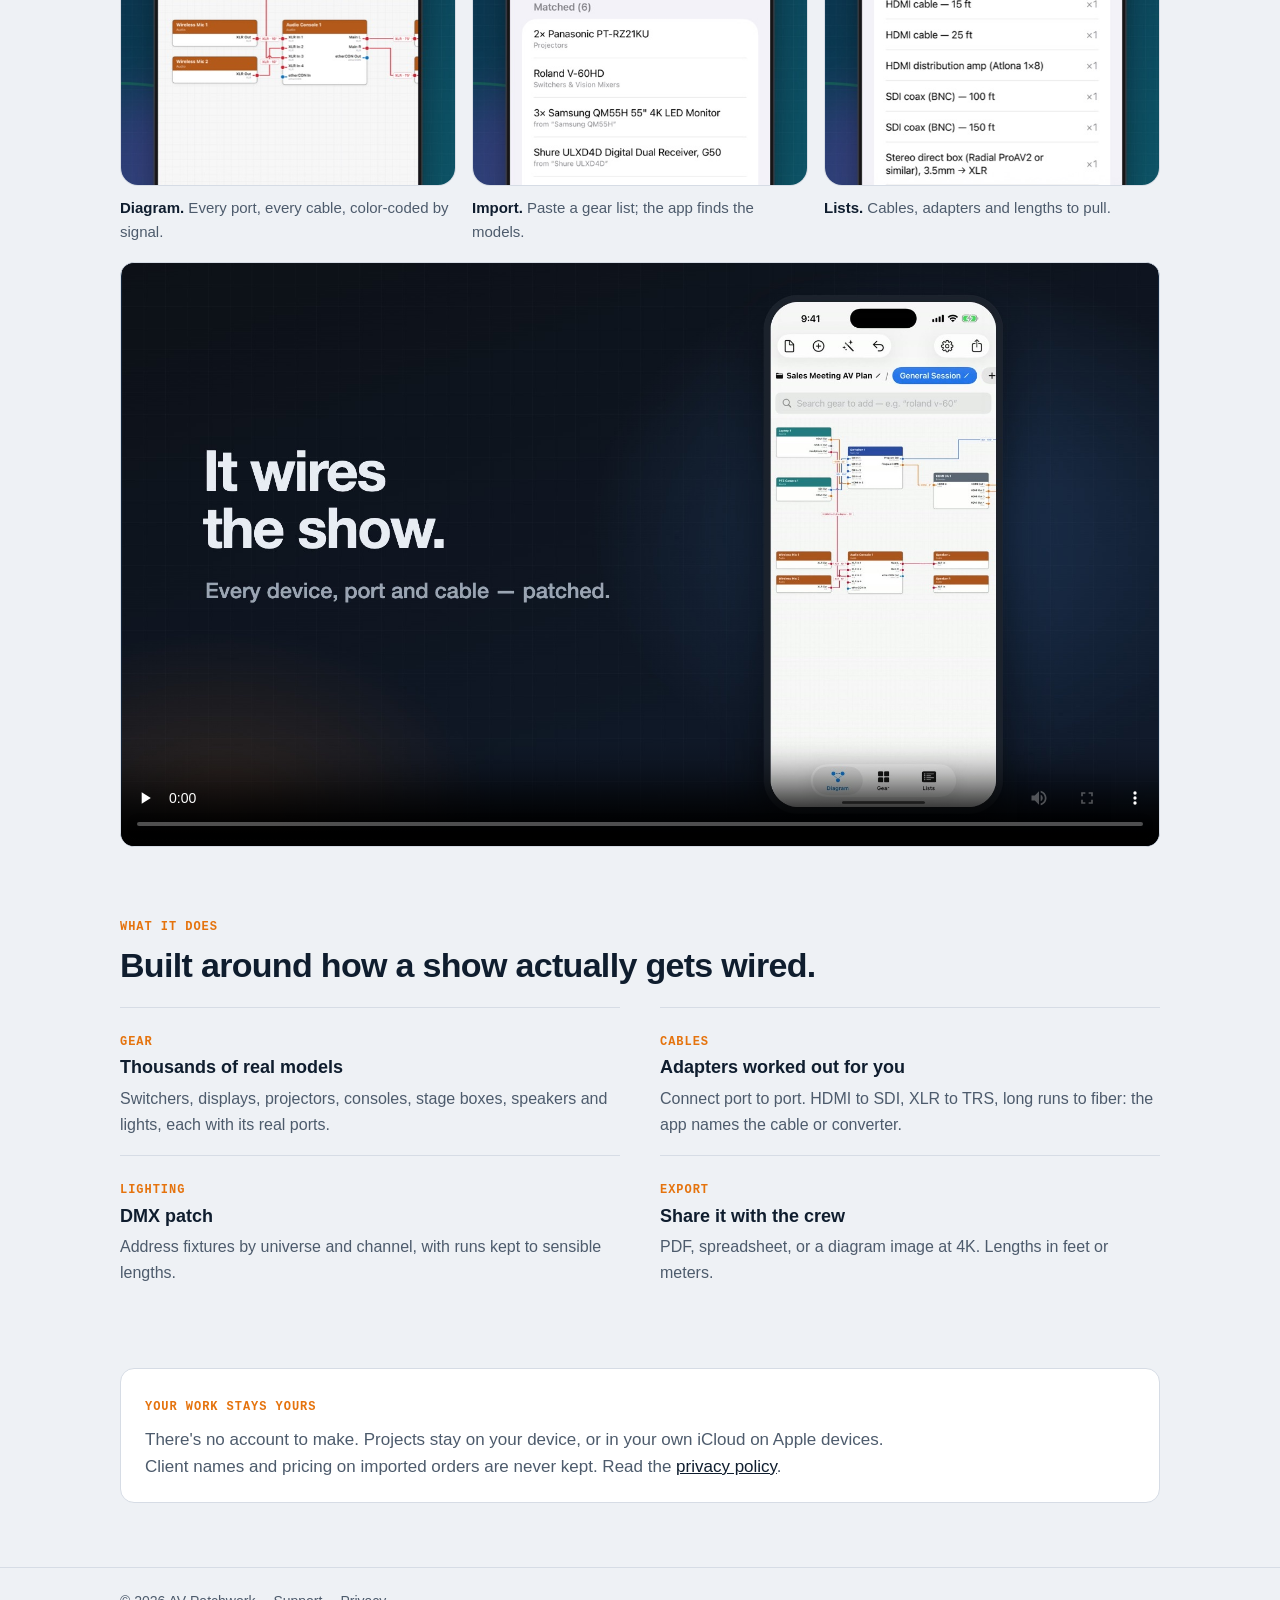
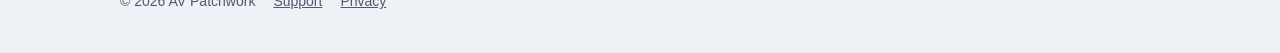
==== commit 58be75d7: "Add logo to site header: index.html" ====
--- a/index.html
+++ b/index.html
@@ -60,9 +60,9 @@
 
 /* Top bar */
 .top { background: var(--rack); color: var(--rack-ink); }
-.top .wrap { display: flex; align-items: center; gap: 12px; padding-block: 14px; }
-.top img { width: 30px; height: 30px; border-radius: 7px; }
-.top .name { font-weight: 700; text-decoration: none; }
+.top .wrap { display: flex; align-items: center; gap: 12px; padding-block: 10px; }
+.top .logo { display: block; line-height: 0; margin-left: -4px; }
+.top .logo img { height: 58px; width: auto; display: block; }
 .top nav { margin-left: auto; display: flex; gap: 20px; font-size: 15px; }
 .top nav a { color: var(--rack-soft); text-decoration: none; }
 .top nav a:hover { color: var(--rack-ink); }
@@ -147,8 +147,10 @@
   .row p { grid-column: 1 / -1; grid-row: 2; }
   .does { grid-template-columns: 1fr; }
 }
+@media (max-width: 420px) { .top nav .dl { display: none; } }
 @media (max-width: 560px) {
   .top nav { gap: 14px; font-size: 14px; }
+  .top .logo img { height: 46px; }
   .media { grid-template-columns: 1fr 1fr; }
   .media figure:last-child { display: none; }
   .row { grid-template-columns: 1fr; }
@@ -158,8 +160,8 @@
 </head>
 <body>
 <header class="top"><div class="wrap">
-  <img src="icon.png" alt=""><a class="name" href="./">AV Patchwork</a>
-  <nav><a href="#get">Download</a><a href="support.html">Support</a><a href="privacy.html">Privacy</a></nav>
+  <a class="logo" href="./"><img src="img/logo-on-dark.png" alt="AV Patchwork" width="165" height="44"></a>
+  <nav><a class="dl" href="#get">Download</a><a href="support.html">Support</a><a href="privacy.html">Privacy</a></nav>
 </div></header>
 
 <div class="hero"><div class="wrap">
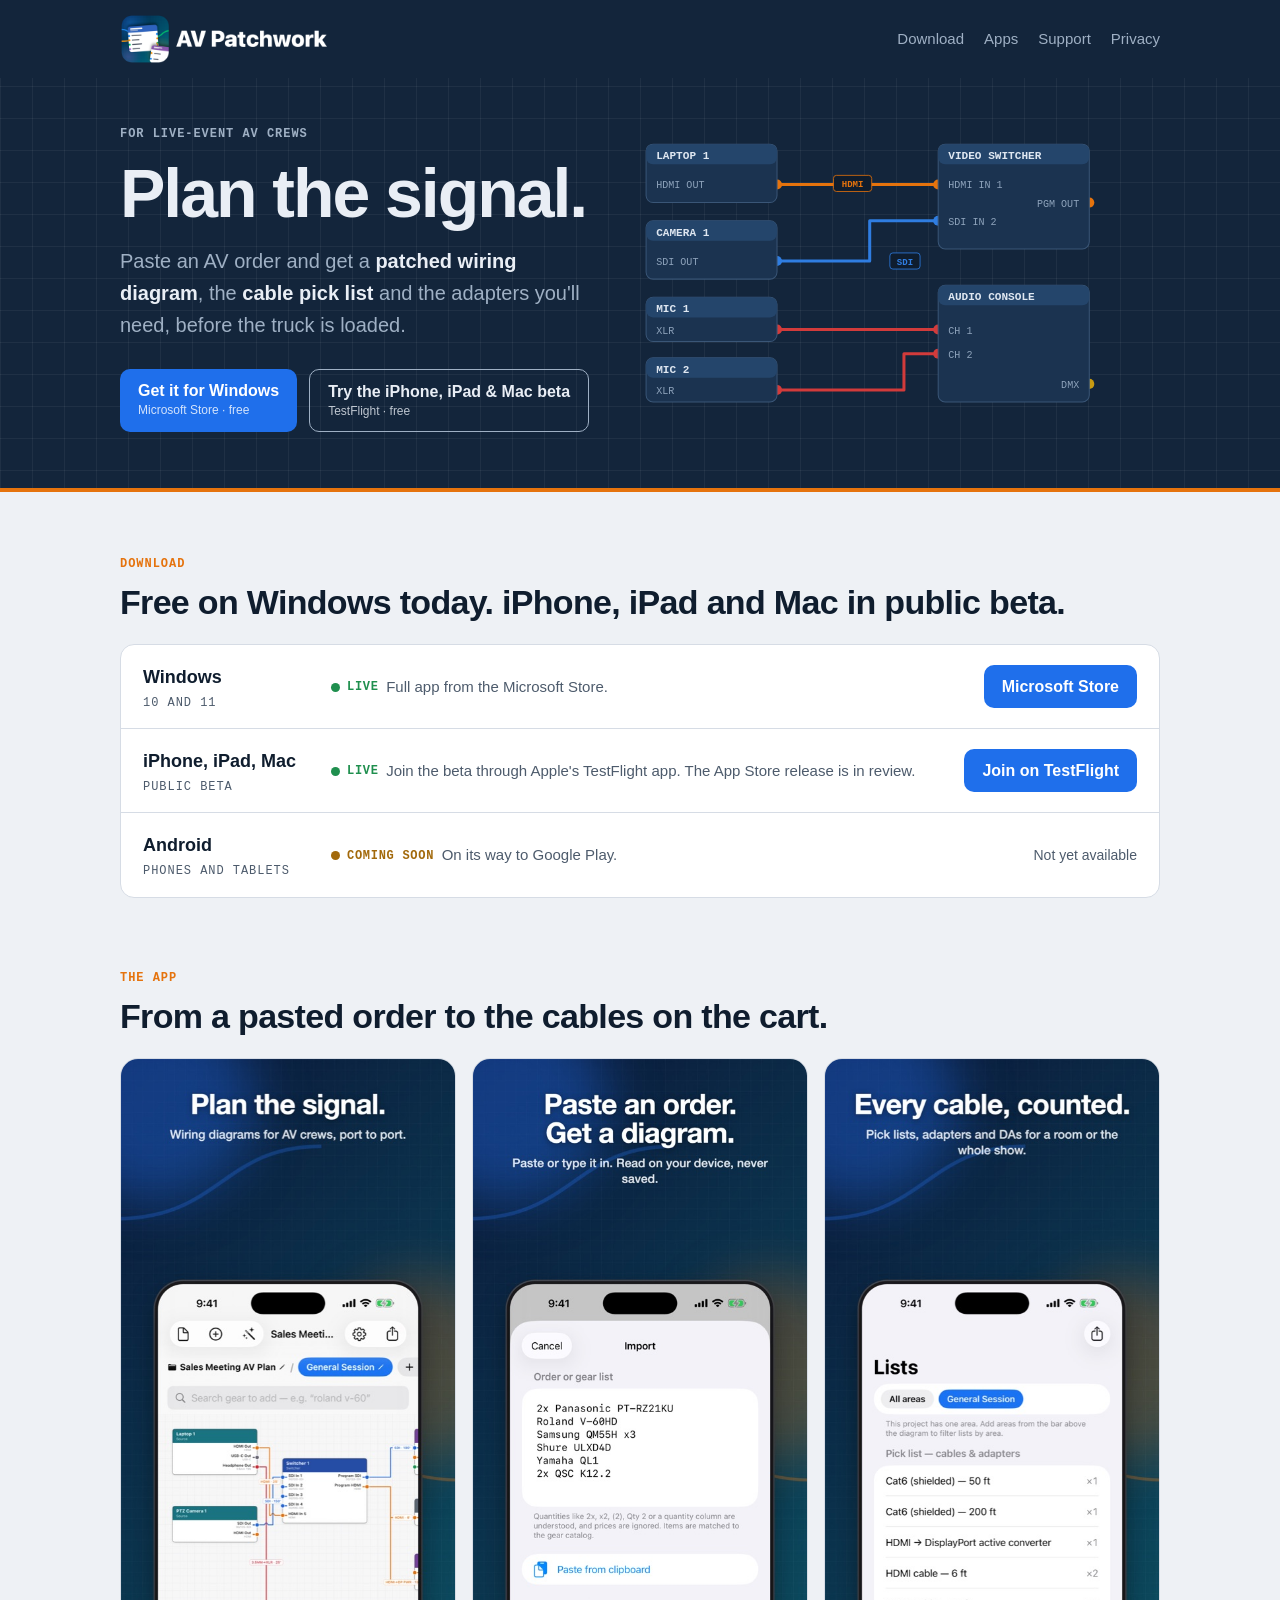
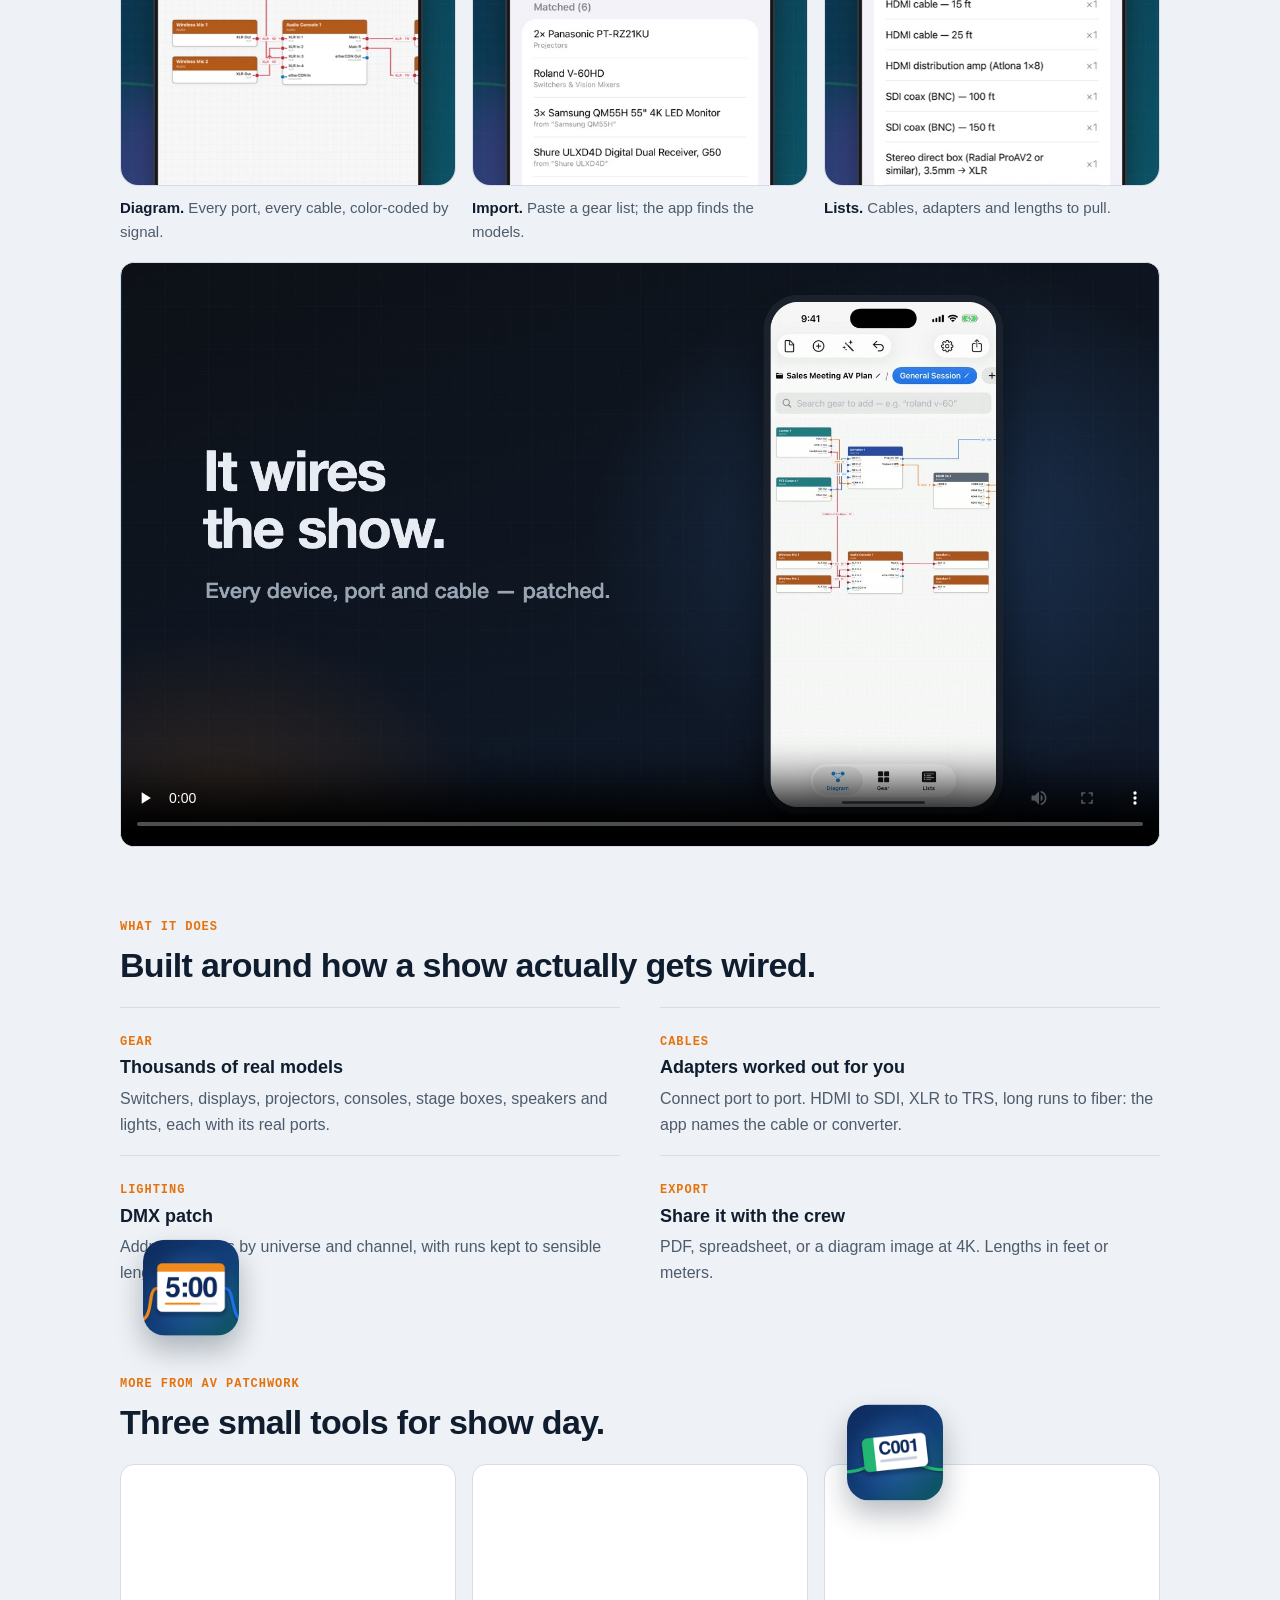
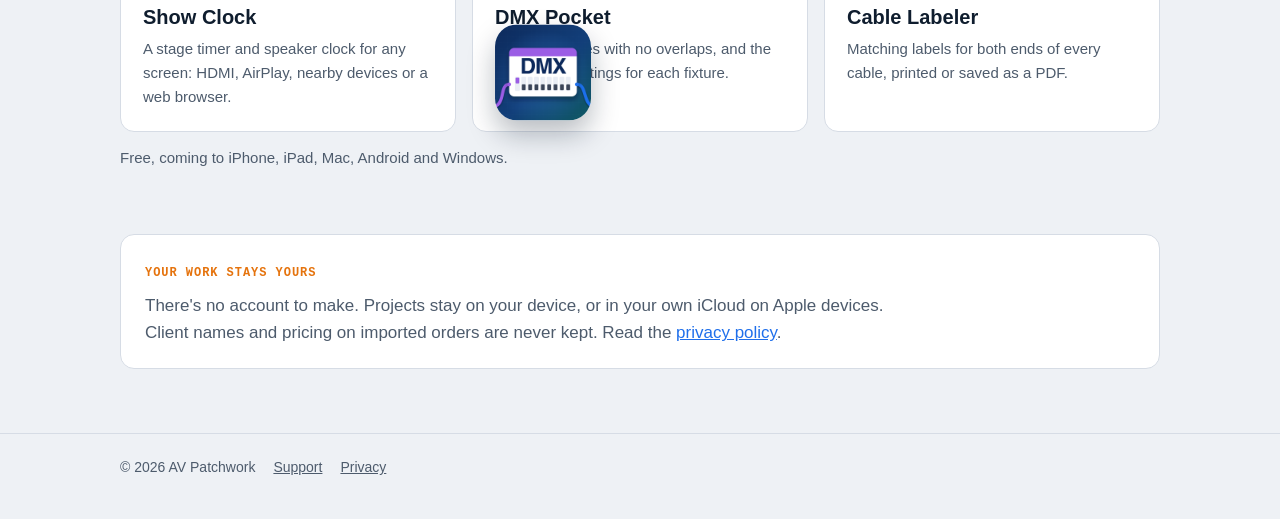
==== commit 19e9a13e: "Family apps section, parallax hero, signal-blue links and buttons Co-Authored-By: Claude Opus 5.5 <n" ====
--- a/index.html
+++ b/index.html
@@ -31,6 +31,7 @@
   --rack-soft: #9fb0c4;
   --live: #1f8f4e;
   --wait: #a2690b;
+  --signal: #1f6feb;       /* the only color for things you can click (family design rule) */
   --hdmi: #e5730d; --sdi: #2f7de1; --xlr: #d23b3b; --dmx: #c79a12; --net: #2aa39a;
   --sans: -apple-system, BlinkMacSystemFont, "Segoe UI", "SF Pro Text", Roboto, "Helvetica Neue", Arial, sans-serif;
   --mono: ui-monospace, "SF Mono", "Cascadia Mono", Menlo, Consolas, monospace;
@@ -56,7 +57,7 @@
   padding-left: max(20px, env(safe-area-inset-left, 0px)); padding-right: max(20px, env(safe-area-inset-right, 0px));
 }
 .label { font: 600 12px/1.2 var(--mono); letter-spacing: .08em; text-transform: uppercase; }
-:focus-visible { outline: 3px solid var(--hdmi); outline-offset: 3px; border-radius: 6px; }
+:focus-visible { outline: 3px solid var(--signal); outline-offset: 3px; border-radius: 6px; }
 
 /* Top bar */
 .top { background: var(--rack); color: var(--rack-ink); }
@@ -81,8 +82,8 @@
   font-weight: 650; font-size: 16px; text-decoration: none; line-height: 1.2;
 }
 .btn small { display: block; font: 500 12px/1.2 var(--sans); opacity: .8; }
-.btn.primary { background: var(--hdmi); color: #fff; }
-.btn.primary:hover { background: #cf650a; }
+.btn.primary { background: var(--signal); color: #fff; }
+.btn.primary:hover { background: #1a5fd0; }
 .btn.ghost { border: 1.5px solid var(--rack-soft); color: var(--rack-ink); }
 .btn.ghost:hover { border-color: var(--rack-ink); }
 .patch { width: 100%; height: auto; display: block; }
@@ -97,6 +98,32 @@
   .patch path:nth-of-type(4) { animation-delay: .45s; } .patch path:nth-of-type(5) { animation-delay: .6s; }
   @keyframes run { from { stroke-dashoffset: 600; } to { stroke-dashoffset: 0; } }
 }
+
+/* Parallax: three planes in the hero (grid at the back, cables in the middle, gear in front).
+   app.js-free: a few lines at the end of the page set --p (scroll) and --mx/--my (pointer). */
+.hero { position: relative; overflow: hidden; }
+.hero::before {
+  content: ""; position: absolute; inset: -120px 0; pointer-events: none;
+  background-image: linear-gradient(rgba(255,255,255,.055) 1px, transparent 1px), linear-gradient(90deg, rgba(255,255,255,.055) 1px, transparent 1px);
+  background-size: 32px 32px;
+  transform: translate3d(calc(var(--mx, 0) * -6px), calc(var(--p, 0) * 60px + var(--my, 0) * -4px), 0);
+}
+.hero .wrap { position: relative; }
+.patch .plane-cables { transform: translate(calc(var(--mx, 0) * 5px), calc(var(--my, 0) * 3px + var(--p, 0) * -18px)); }
+.patch .plane-gear { transform: translate(calc(var(--mx, 0) * 11px), calc(var(--my, 0) * 7px + var(--p, 0) * -42px)); }
+.patch .plane-cables, .patch .plane-gear { transition: transform .25s ease-out; }
+@media (prefers-reduced-motion: reduce) {
+  .hero::before, .patch .plane-cables, .patch .plane-gear, .family img { transform: none !important; }
+}
+
+/* Family apps: icons sit at slightly different depths and drift apart as you scroll past */
+.family { display: grid; grid-template-columns: repeat(3, 1fr); gap: 16px; }
+.family article { background: var(--panel); border: 1px solid var(--rule); border-radius: 14px; padding: 22px; }
+.family img { width: 96px; height: 96px; border-radius: 22px; display: block; box-shadow: 0 14px 28px rgba(8, 20, 40, .28);
+  transform: translate3d(0, calc(var(--d, 0) * var(--f, 0) * 1px), 0); transition: transform .2s ease-out; }
+.family h3 { margin: 18px 0 4px; font-size: 20px; }
+.family p { margin: 0; color: var(--ink-soft); font-size: 15px; }
+.family-note { margin: 14px 0 0; color: var(--ink-soft); font-size: 15px; }
 
 /* Get it: one row per platform, like labelled rack ports */
 section { padding-block: 56px 8px; }
@@ -112,7 +139,7 @@
 .status::before { content: ""; width: 9px; height: 9px; border-radius: 50%; background: currentColor; }
 .status.live { color: var(--live); }
 .status.wait { color: var(--wait); }
-.row .btn.store { background: var(--ink); color: var(--ground); white-space: nowrap; }
+.row .btn.store { background: var(--signal); color: #fff; white-space: nowrap; }
 .row .btn.store:hover { opacity: .88; }
 .row .soon { font-size: 14px; color: var(--ink-soft); white-space: nowrap; }
 
@@ -135,7 +162,9 @@
 
 .privacy { background: var(--panel); border: 1px solid var(--rule); border-radius: 14px; padding: 22px 24px; }
 .privacy p { margin: 0; max-width: 46em; color: var(--ink-soft); }
-.privacy a { color: var(--ink); }
+.privacy a { color: var(--signal); }
+main a:not(.btn) { color: var(--signal); }
+@media (prefers-color-scheme: dark) { :root:not([data-theme="light"]) main a:not(.btn) { color: #4c9bff; } }
 
 footer { margin-top: 56px; border-top: 1px solid var(--rule); color: var(--ink-soft); font-size: 14px; }
 footer .wrap { display: flex; flex-wrap: wrap; gap: 18px; padding-block: 22px 40px; }
@@ -146,6 +175,7 @@
   .row { grid-template-columns: 1fr auto; }
   .row p { grid-column: 1 / -1; grid-row: 2; }
   .does { grid-template-columns: 1fr; }
+  .family { grid-template-columns: 1fr; }
 }
 @media (max-width: 420px) { .top nav .dl { display: none; } }
 @media (max-width: 560px) {
@@ -161,7 +191,7 @@
 <body>
 <header class="top"><div class="wrap">
   <a class="logo" href="./"><img src="img/logo-on-dark.png" alt="AV Patchwork" width="165" height="44"></a>
-  <nav><a class="dl" href="#get">Download</a><a href="support.html">Support</a><a href="privacy.html">Privacy</a></nav>
+  <nav><a class="dl" href="#get">Download</a><a href="#family">Apps</a><a href="support.html">Support</a><a href="privacy.html">Privacy</a></nav>
 </div></header>
 
 <div class="hero"><div class="wrap">
@@ -175,24 +205,7 @@
     </div>
   </div>
   <svg class="patch" viewBox="0 0 520 300" role="img" aria-label="Cables in HDMI, SDI, audio and DMX colors running from a laptop, a camera and two mics into a switcher and an audio console">
-    <rect class="box" x="10" y="20" width="130" height="58" rx="7"/><rect class="hd" x="10" y="20" width="130" height="20" rx="7"/>
-    <text x="20" y="35" font-size="11" font-weight="700">LAPTOP 1</text><text x="20" y="64" font-size="10" class="dim">HDMI OUT</text>
-    <rect class="box" x="10" y="96" width="130" height="58" rx="7"/><rect class="hd" x="10" y="96" width="130" height="20" rx="7"/>
-    <text x="20" y="111" font-size="11" font-weight="700">CAMERA 1</text><text x="20" y="140" font-size="10" class="dim">SDI OUT</text>
-    <rect class="box" x="10" y="172" width="130" height="44" rx="7"/><rect class="hd" x="10" y="172" width="130" height="20" rx="7"/>
-    <text x="20" y="187" font-size="11" font-weight="700">MIC 1</text><text x="20" y="208" font-size="10" class="dim">XLR</text>
-    <rect class="box" x="10" y="232" width="130" height="44" rx="7"/><rect class="hd" x="10" y="232" width="130" height="20" rx="7"/>
-    <text x="20" y="247" font-size="11" font-weight="700">MIC 2</text><text x="20" y="268" font-size="10" class="dim">XLR</text>
-
-    <rect class="box" x="300" y="20" width="150" height="104" rx="7"/><rect class="hd" x="300" y="20" width="150" height="20" rx="7"/>
-    <text x="310" y="35" font-size="11" font-weight="700">VIDEO SWITCHER</text>
-    <text x="310" y="64" font-size="10" class="dim">HDMI IN 1</text><text x="310" y="100" font-size="10" class="dim">SDI IN 2</text>
-    <text x="440" y="82" font-size="10" class="dim" text-anchor="end">PGM OUT</text>
-    <rect class="box" x="300" y="160" width="150" height="116" rx="7"/><rect class="hd" x="300" y="160" width="150" height="20" rx="7"/>
-    <text x="310" y="175" font-size="11" font-weight="700">AUDIO CONSOLE</text>
-    <text x="310" y="208" font-size="10" class="dim">CH 1</text><text x="310" y="232" font-size="10" class="dim">CH 2</text>
-    <text x="440" y="262" font-size="10" class="dim" text-anchor="end">DMX</text>
-
+    <g class="plane-cables">
     <path d="M140 60 H215 V60 H300" stroke="var(--hdmi)"/>
     <path d="M140 136 H232 V96 H300" stroke="var(--sdi)"/>
     <path d="M140 204 H249 V204 H300" stroke="var(--xlr)"/>
@@ -206,6 +219,27 @@
     <text x="215" y="62.5" font-size="9" font-weight="700" text-anchor="middle" style="fill:var(--hdmi)">HDMI</text>
     <rect x="252" y="128" width="30" height="16" rx="3" fill="#0f1d2e" stroke="var(--sdi)" stroke-width=".8"/>
     <text x="267" y="139.5" font-size="9" font-weight="700" text-anchor="middle" style="fill:var(--sdi)">SDI</text>
+    </g>
+    <g class="plane-gear">
+    <rect class="box" x="10" y="20" width="130" height="58" rx="7"/><rect class="hd" x="10" y="20" width="130" height="20" rx="7"/>
+    <text x="20" y="35" font-size="11" font-weight="700">LAPTOP 1</text><text x="20" y="64" font-size="10" class="dim">HDMI OUT</text>
+    <rect class="box" x="10" y="96" width="130" height="58" rx="7"/><rect class="hd" x="10" y="96" width="130" height="20" rx="7"/>
+    <text x="20" y="111" font-size="11" font-weight="700">CAMERA 1</text><text x="20" y="140" font-size="10" class="dim">SDI OUT</text>
+    <rect class="box" x="10" y="172" width="130" height="44" rx="7"/><rect class="hd" x="10" y="172" width="130" height="20" rx="7"/>
+    <text x="20" y="187" font-size="11" font-weight="700">MIC 1</text><text x="20" y="208" font-size="10" class="dim">XLR</text>
+    <rect class="box" x="10" y="232" width="130" height="44" rx="7"/><rect class="hd" x="10" y="232" width="130" height="20" rx="7"/>
+    <text x="20" y="247" font-size="11" font-weight="700">MIC 2</text><text x="20" y="268" font-size="10" class="dim">XLR</text>
+
+    <rect class="box" x="300" y="20" width="150" height="104" rx="7"/><rect class="hd" x="300" y="20" width="150" height="20" rx="7"/>
+    <text x="310" y="35" font-size="11" font-weight="700">VIDEO SWITCHER</text>
+    <text x="310" y="64" font-size="10" class="dim">HDMI IN 1</text><text x="310" y="100" font-size="10" class="dim">SDI IN 2</text>
+    <text x="440" y="82" font-size="10" class="dim" text-anchor="end">PGM OUT</text>
+    <rect class="box" x="300" y="160" width="150" height="116" rx="7"/><rect class="hd" x="300" y="160" width="150" height="20" rx="7"/>
+    <text x="310" y="175" font-size="11" font-weight="700">AUDIO CONSOLE</text>
+    <text x="310" y="208" font-size="10" class="dim">CH 1</text><text x="310" y="232" font-size="10" class="dim">CH 2</text>
+    <text x="440" y="262" font-size="10" class="dim" text-anchor="end">DMX</text>
+
+    </g>
   </svg>
 </div></div>
 
@@ -257,6 +291,17 @@
   </div>
 </div></section>
 
+<section id="family"><div class="wrap">
+  <span class="label" style="color:var(--hdmi)">More from AV Patchwork</span>
+  <h2>Three small tools for show day.</h2>
+  <div class="family">
+    <article style="--d:-.9"><img src="img/family-showclock.png" alt="" width="96" height="96" loading="lazy"><h3>Show Clock</h3><p>A stage timer and speaker clock for any screen: HDMI, AirPlay, nearby devices or a web browser.</p></article>
+    <article style="--d:.5"><img src="img/family-dmxpocket.png" alt="" width="96" height="96" loading="lazy"><h3>DMX Pocket</h3><p>Start addresses with no overlaps, and the DIP switch settings for each fixture.</p></article>
+    <article style="--d:-.3"><img src="img/family-cablelabeler.png" alt="" width="96" height="96" loading="lazy"><h3>Cable Labeler</h3><p>Matching labels for both ends of every cable, printed or saved as a PDF.</p></article>
+  </div>
+  <p class="family-note">Free, coming to iPhone, iPad, Mac, Android and Windows.</p>
+</div></section>
+
 <section><div class="wrap">
   <div class="privacy">
     <span class="label" style="color:var(--hdmi)">Your work stays yours</span>
@@ -269,6 +314,34 @@
   <span>© <span id="y">2026</span> AV Patchwork</span>
   <a href="support.html">Support</a><a href="privacy.html">Privacy</a>
 </div></footer>
-<script>document.getElementById("y").textContent = new Date().getFullYear();</script>
+<script>
+document.getElementById("y").textContent = new Date().getFullYear();
+// Parallax: scroll progress through the hero (--p), pointer position over it (--mx/--my), and each family card's
+// distance from the middle of the screen (--f). Skipped entirely when reduced motion is on.
+(() => {
+  if (matchMedia("(prefers-reduced-motion: reduce)").matches) return;
+  const hero = document.querySelector(".hero"), cards = [...document.querySelectorAll(".family article")];
+  let queued = false;
+  const frame = () => {
+    queued = false;
+    const h = hero.offsetHeight || 1;
+    hero.style.setProperty("--p", Math.min(1, Math.max(0, scrollY / h)).toFixed(3));
+    for (const c of cards) {
+      const r = c.getBoundingClientRect();
+      c.style.setProperty("--f", ((r.top + r.height / 2 - innerHeight / 2) / 10).toFixed(1));
+    }
+  };
+  const ask = () => { if (!queued) { queued = true; requestAnimationFrame(frame); } };
+  addEventListener("scroll", ask, { passive: true }); addEventListener("resize", ask); frame();
+  if (matchMedia("(pointer: fine)").matches) {
+    hero.addEventListener("pointermove", e => {
+      const r = hero.getBoundingClientRect();
+      hero.style.setProperty("--mx", ((e.clientX - r.left) / r.width * 2 - 1).toFixed(3));
+      hero.style.setProperty("--my", ((e.clientY - r.top) / r.height * 2 - 1).toFixed(3));
+    });
+    hero.addEventListener("pointerleave", () => { hero.style.setProperty("--mx", 0); hero.style.setProperty("--my", 0); });
+  }
+})();
+</script>
 </body>
 </html>
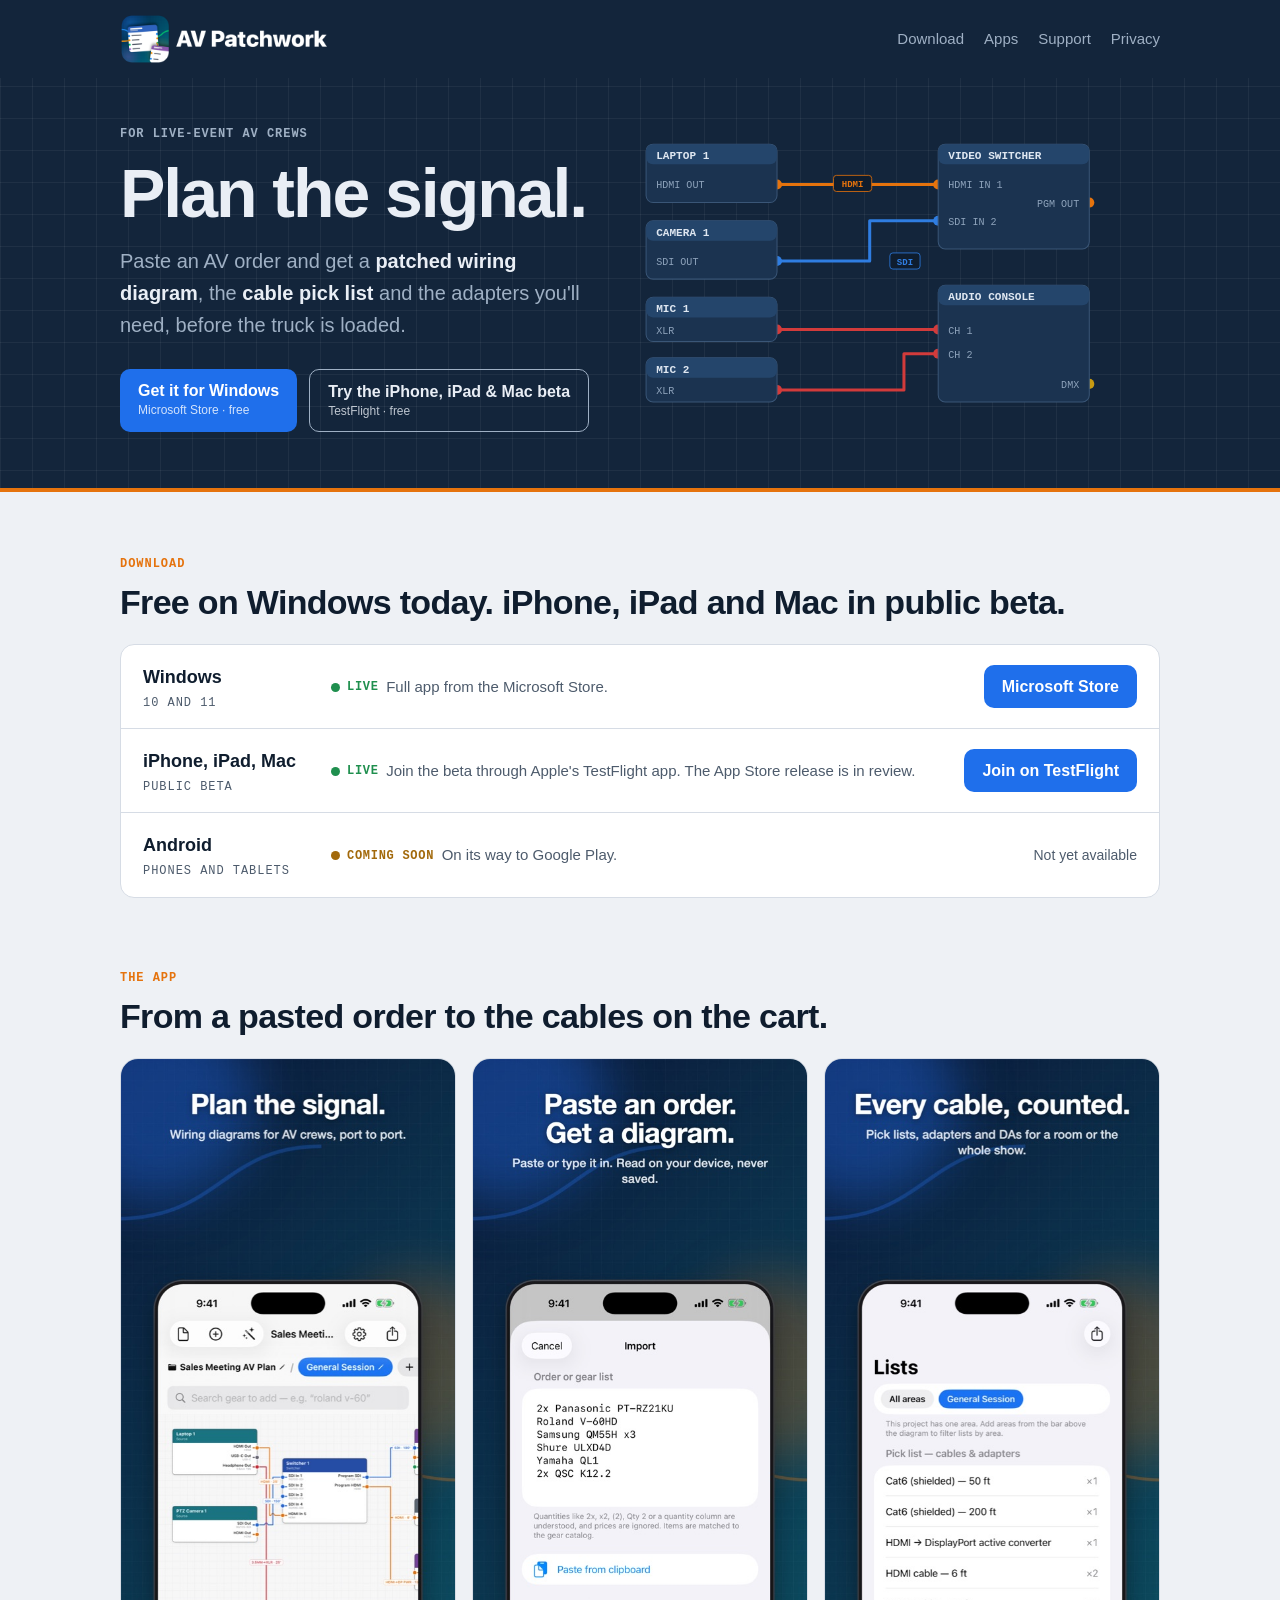
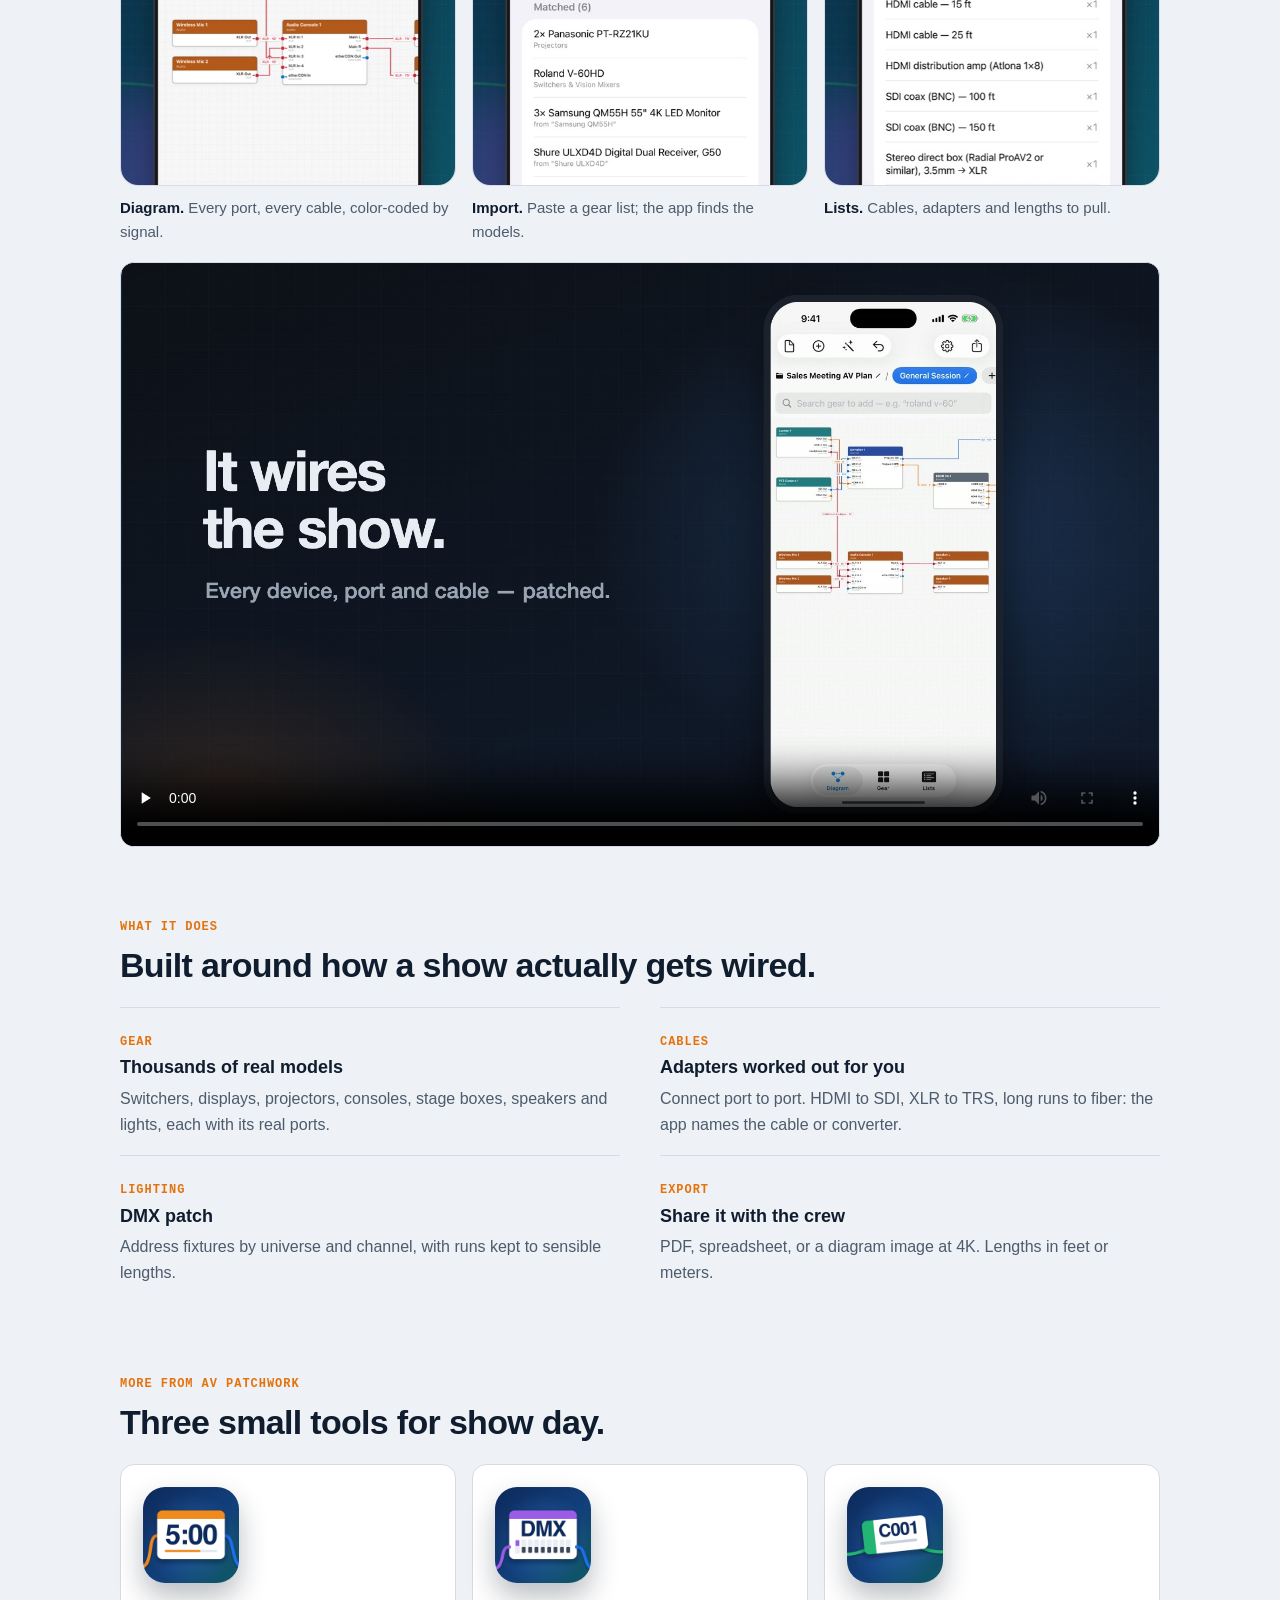
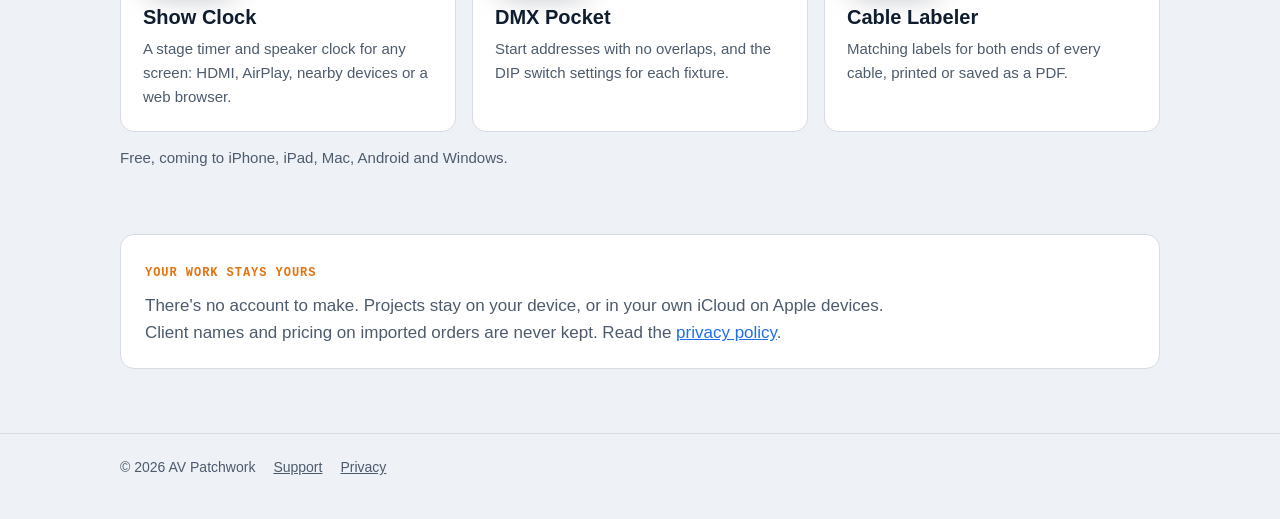
==== commit e0aff7f3: "Family icons stay still; hero keeps its background parallax Co-Authored-By: Claude Opus 5.5 <noreply" ====
--- a/index.html
+++ b/index.html
@@ -113,14 +113,14 @@
 .patch .plane-gear { transform: translate(calc(var(--mx, 0) * 11px), calc(var(--my, 0) * 7px + var(--p, 0) * -42px)); }
 .patch .plane-cables, .patch .plane-gear { transition: transform .25s ease-out; }
 @media (prefers-reduced-motion: reduce) {
-  .hero::before, .patch .plane-cables, .patch .plane-gear, .family img { transform: none !important; }
-}
-
-/* Family apps: icons sit at slightly different depths and drift apart as you scroll past */
+  .hero::before, .patch .plane-cables, .patch .plane-gear { transform: none !important; }
+}
+
+/* Family apps: icons stay still (owner's call); depth comes from the hero's background layer */
 .family { display: grid; grid-template-columns: repeat(3, 1fr); gap: 16px; }
 .family article { background: var(--panel); border: 1px solid var(--rule); border-radius: 14px; padding: 22px; }
 .family img { width: 96px; height: 96px; border-radius: 22px; display: block; box-shadow: 0 14px 28px rgba(8, 20, 40, .28);
-  transform: translate3d(0, calc(var(--d, 0) * var(--f, 0) * 1px), 0); transition: transform .2s ease-out; }
+}
 .family h3 { margin: 18px 0 4px; font-size: 20px; }
 .family p { margin: 0; color: var(--ink-soft); font-size: 15px; }
 .family-note { margin: 14px 0 0; color: var(--ink-soft); font-size: 15px; }
@@ -295,9 +295,9 @@
   <span class="label" style="color:var(--hdmi)">More from AV Patchwork</span>
   <h2>Three small tools for show day.</h2>
   <div class="family">
-    <article style="--d:-.9"><img src="img/family-showclock.png" alt="" width="96" height="96" loading="lazy"><h3>Show Clock</h3><p>A stage timer and speaker clock for any screen: HDMI, AirPlay, nearby devices or a web browser.</p></article>
-    <article style="--d:.5"><img src="img/family-dmxpocket.png" alt="" width="96" height="96" loading="lazy"><h3>DMX Pocket</h3><p>Start addresses with no overlaps, and the DIP switch settings for each fixture.</p></article>
-    <article style="--d:-.3"><img src="img/family-cablelabeler.png" alt="" width="96" height="96" loading="lazy"><h3>Cable Labeler</h3><p>Matching labels for both ends of every cable, printed or saved as a PDF.</p></article>
+    <article><img src="img/family-showclock.png" alt="" width="96" height="96" loading="lazy"><h3>Show Clock</h3><p>A stage timer and speaker clock for any screen: HDMI, AirPlay, nearby devices or a web browser.</p></article>
+    <article><img src="img/family-dmxpocket.png" alt="" width="96" height="96" loading="lazy"><h3>DMX Pocket</h3><p>Start addresses with no overlaps, and the DIP switch settings for each fixture.</p></article>
+    <article><img src="img/family-cablelabeler.png" alt="" width="96" height="96" loading="lazy"><h3>Cable Labeler</h3><p>Matching labels for both ends of every cable, printed or saved as a PDF.</p></article>
   </div>
   <p class="family-note">Free, coming to iPhone, iPad, Mac, Android and Windows.</p>
 </div></section>
@@ -316,20 +316,16 @@
 </div></footer>
 <script>
 document.getElementById("y").textContent = new Date().getFullYear();
-// Parallax: scroll progress through the hero (--p), pointer position over it (--mx/--my), and each family card's
-// distance from the middle of the screen (--f). Skipped entirely when reduced motion is on.
+// Parallax: scroll progress through the hero (--p) and pointer position over it (--mx/--my).
+// Skipped entirely when reduced motion is on.
 (() => {
   if (matchMedia("(prefers-reduced-motion: reduce)").matches) return;
-  const hero = document.querySelector(".hero"), cards = [...document.querySelectorAll(".family article")];
+  const hero = document.querySelector(".hero");
   let queued = false;
   const frame = () => {
     queued = false;
     const h = hero.offsetHeight || 1;
     hero.style.setProperty("--p", Math.min(1, Math.max(0, scrollY / h)).toFixed(3));
-    for (const c of cards) {
-      const r = c.getBoundingClientRect();
-      c.style.setProperty("--f", ((r.top + r.height / 2 - innerHeight / 2) / 10).toFixed(1));
-    }
   };
   const ask = () => { if (!queued) { queued = true; requestAnimationFrame(frame); } };
   addEventListener("scroll", ask, { passive: true }); addEventListener("resize", ask); frame();
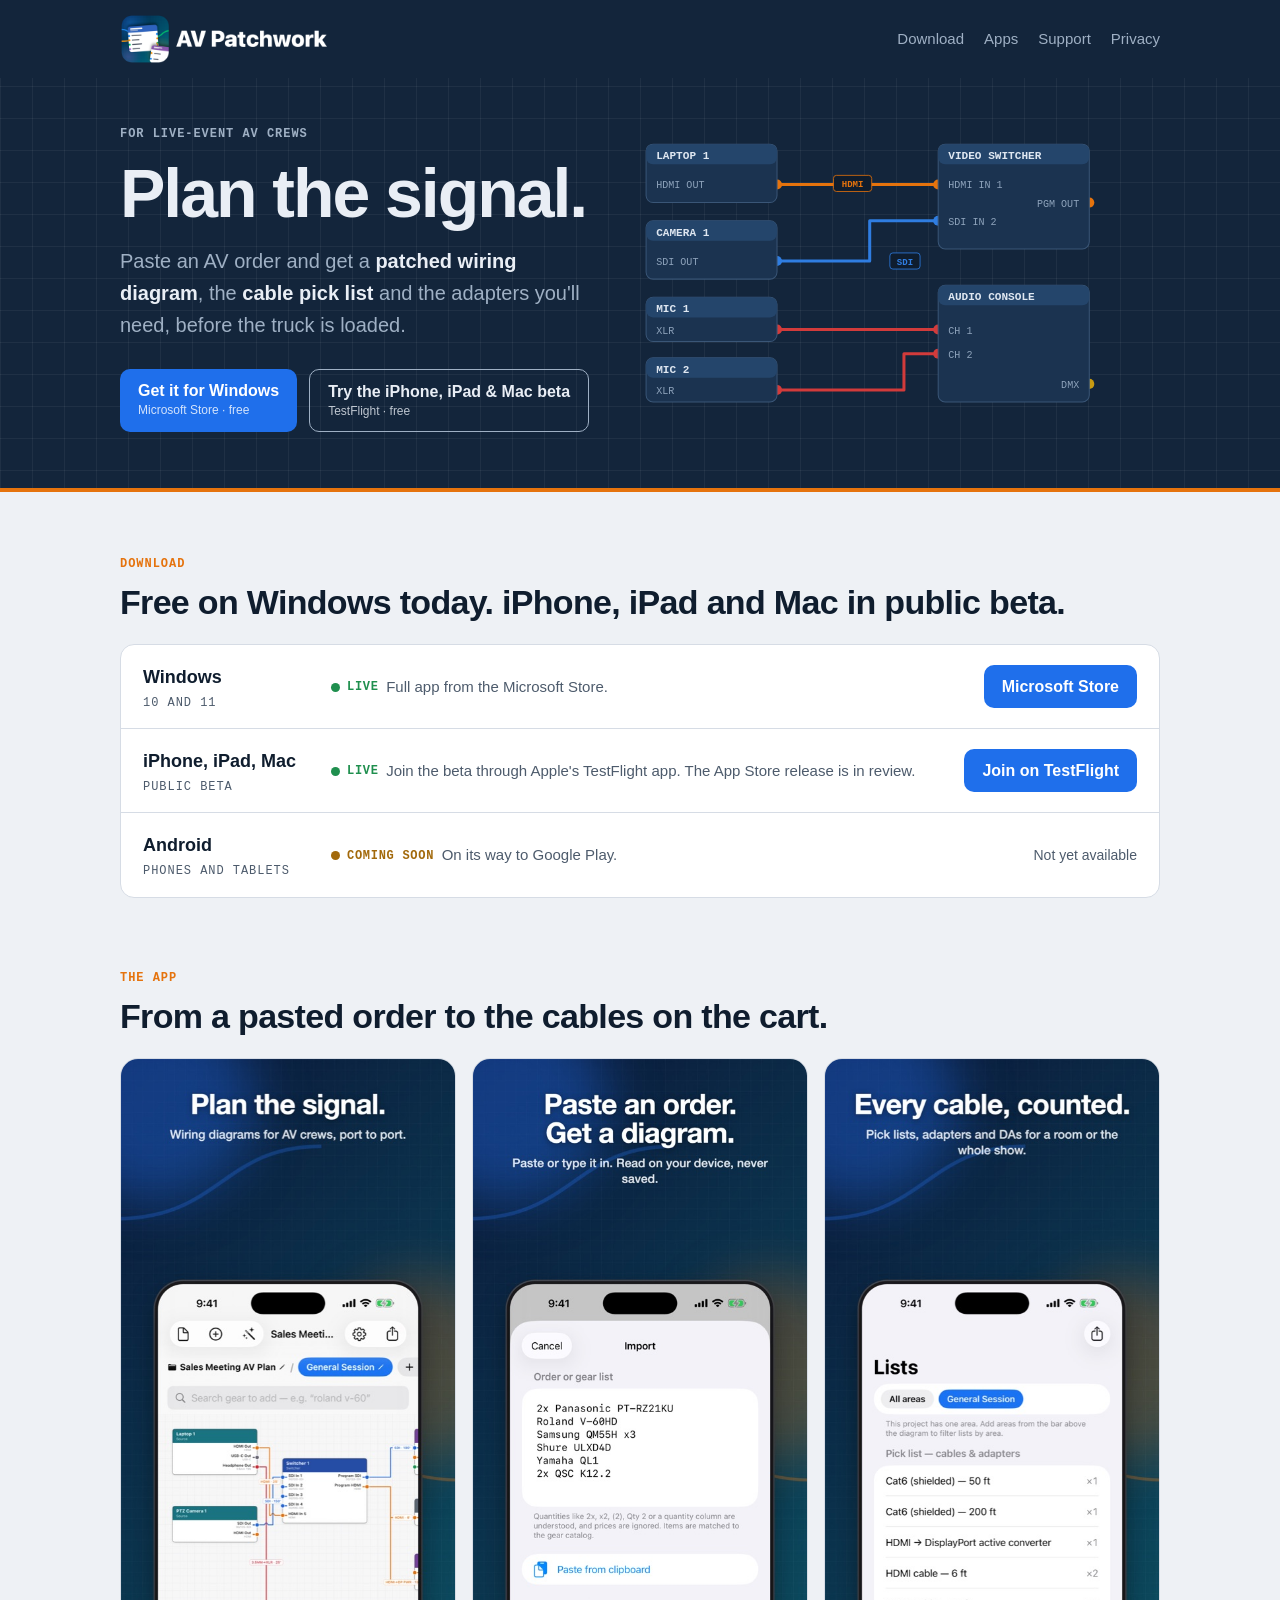
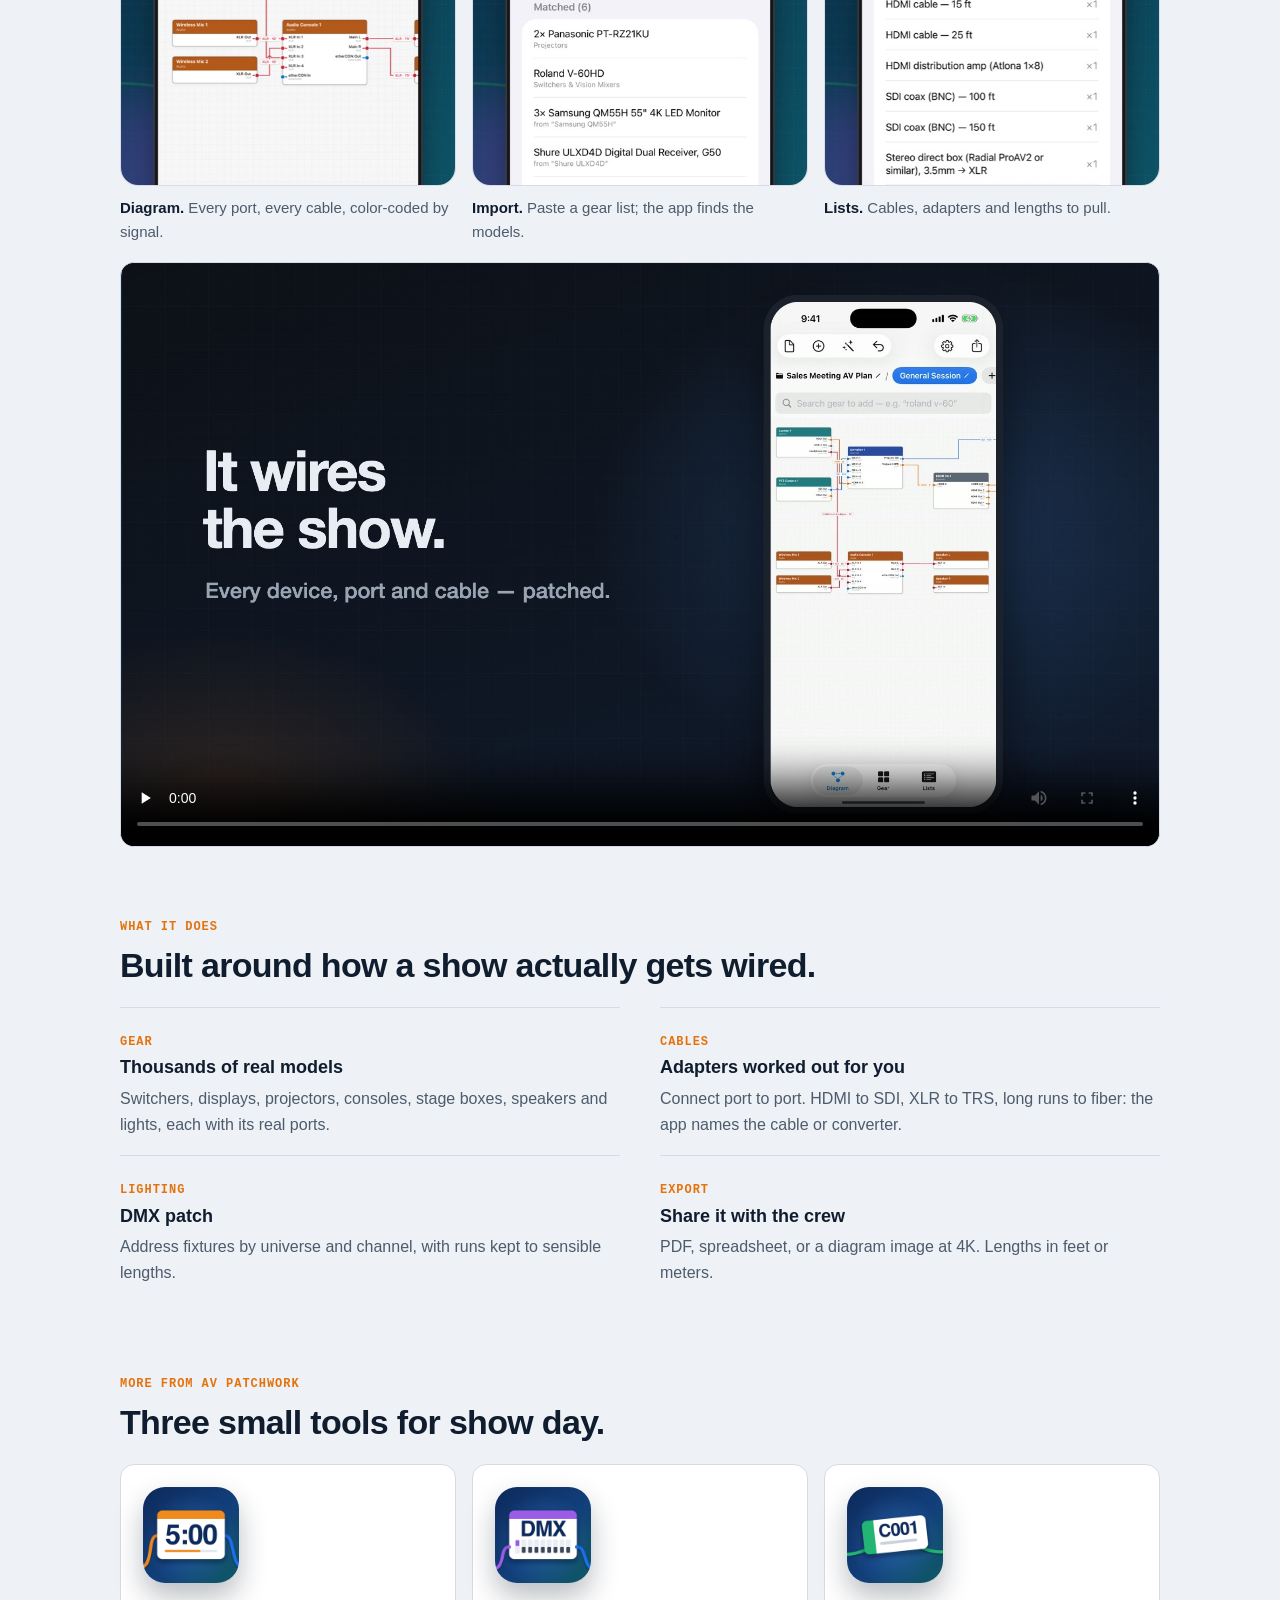
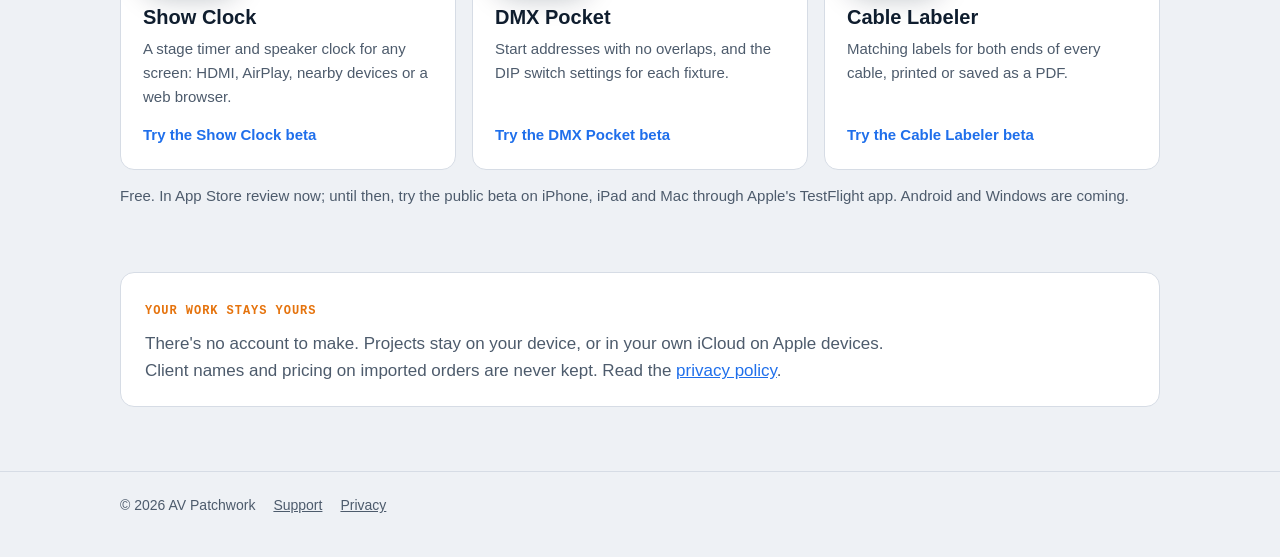
==== commit 5ef851ff: "Family apps: TestFlight beta links Co-Authored-By: Claude Opus 5.5 <noreply@anthropic.com>" ====
--- a/index.html
+++ b/index.html
@@ -123,6 +123,9 @@
 }
 .family h3 { margin: 18px 0 4px; font-size: 20px; }
 .family p { margin: 0; color: var(--ink-soft); font-size: 15px; }
+.family article { display: flex; flex-direction: column; }
+.family .beta { margin-top: auto; padding-top: 14px; font-weight: 600; font-size: 15px; text-decoration: none; }
+.family .beta:hover { text-decoration: underline; }
 .family-note { margin: 14px 0 0; color: var(--ink-soft); font-size: 15px; }
 
 /* Get it: one row per platform, like labelled rack ports */
@@ -295,11 +298,11 @@
   <span class="label" style="color:var(--hdmi)">More from AV Patchwork</span>
   <h2>Three small tools for show day.</h2>
   <div class="family">
-    <article><img src="img/family-showclock.png" alt="" width="96" height="96" loading="lazy"><h3>Show Clock</h3><p>A stage timer and speaker clock for any screen: HDMI, AirPlay, nearby devices or a web browser.</p></article>
-    <article><img src="img/family-dmxpocket.png" alt="" width="96" height="96" loading="lazy"><h3>DMX Pocket</h3><p>Start addresses with no overlaps, and the DIP switch settings for each fixture.</p></article>
-    <article><img src="img/family-cablelabeler.png" alt="" width="96" height="96" loading="lazy"><h3>Cable Labeler</h3><p>Matching labels for both ends of every cable, printed or saved as a PDF.</p></article>
-  </div>
-  <p class="family-note">Free, coming to iPhone, iPad, Mac, Android and Windows.</p>
+    <article><img src="img/family-showclock.png" alt="" width="96" height="96" loading="lazy"><h3>Show Clock</h3><p>A stage timer and speaker clock for any screen: HDMI, AirPlay, nearby devices or a web browser.</p><a class="beta" href="https://testflight.apple.com/join/RfdfMCYu" rel="noopener">Try the Show Clock beta</a></article>
+    <article><img src="img/family-dmxpocket.png" alt="" width="96" height="96" loading="lazy"><h3>DMX Pocket</h3><p>Start addresses with no overlaps, and the DIP switch settings for each fixture.</p><a class="beta" href="https://testflight.apple.com/join/XErZgbYY" rel="noopener">Try the DMX Pocket beta</a></article>
+    <article><img src="img/family-cablelabeler.png" alt="" width="96" height="96" loading="lazy"><h3>Cable Labeler</h3><p>Matching labels for both ends of every cable, printed or saved as a PDF.</p><a class="beta" href="https://testflight.apple.com/join/ShBtYB21" rel="noopener">Try the Cable Labeler beta</a></article>
+  </div>
+  <p class="family-note">Free. In App Store review now; until then, try the public beta on iPhone, iPad and Mac through Apple's TestFlight app. Android and Windows are coming.</p>
 </div></section>
 
 <section><div class="wrap">
